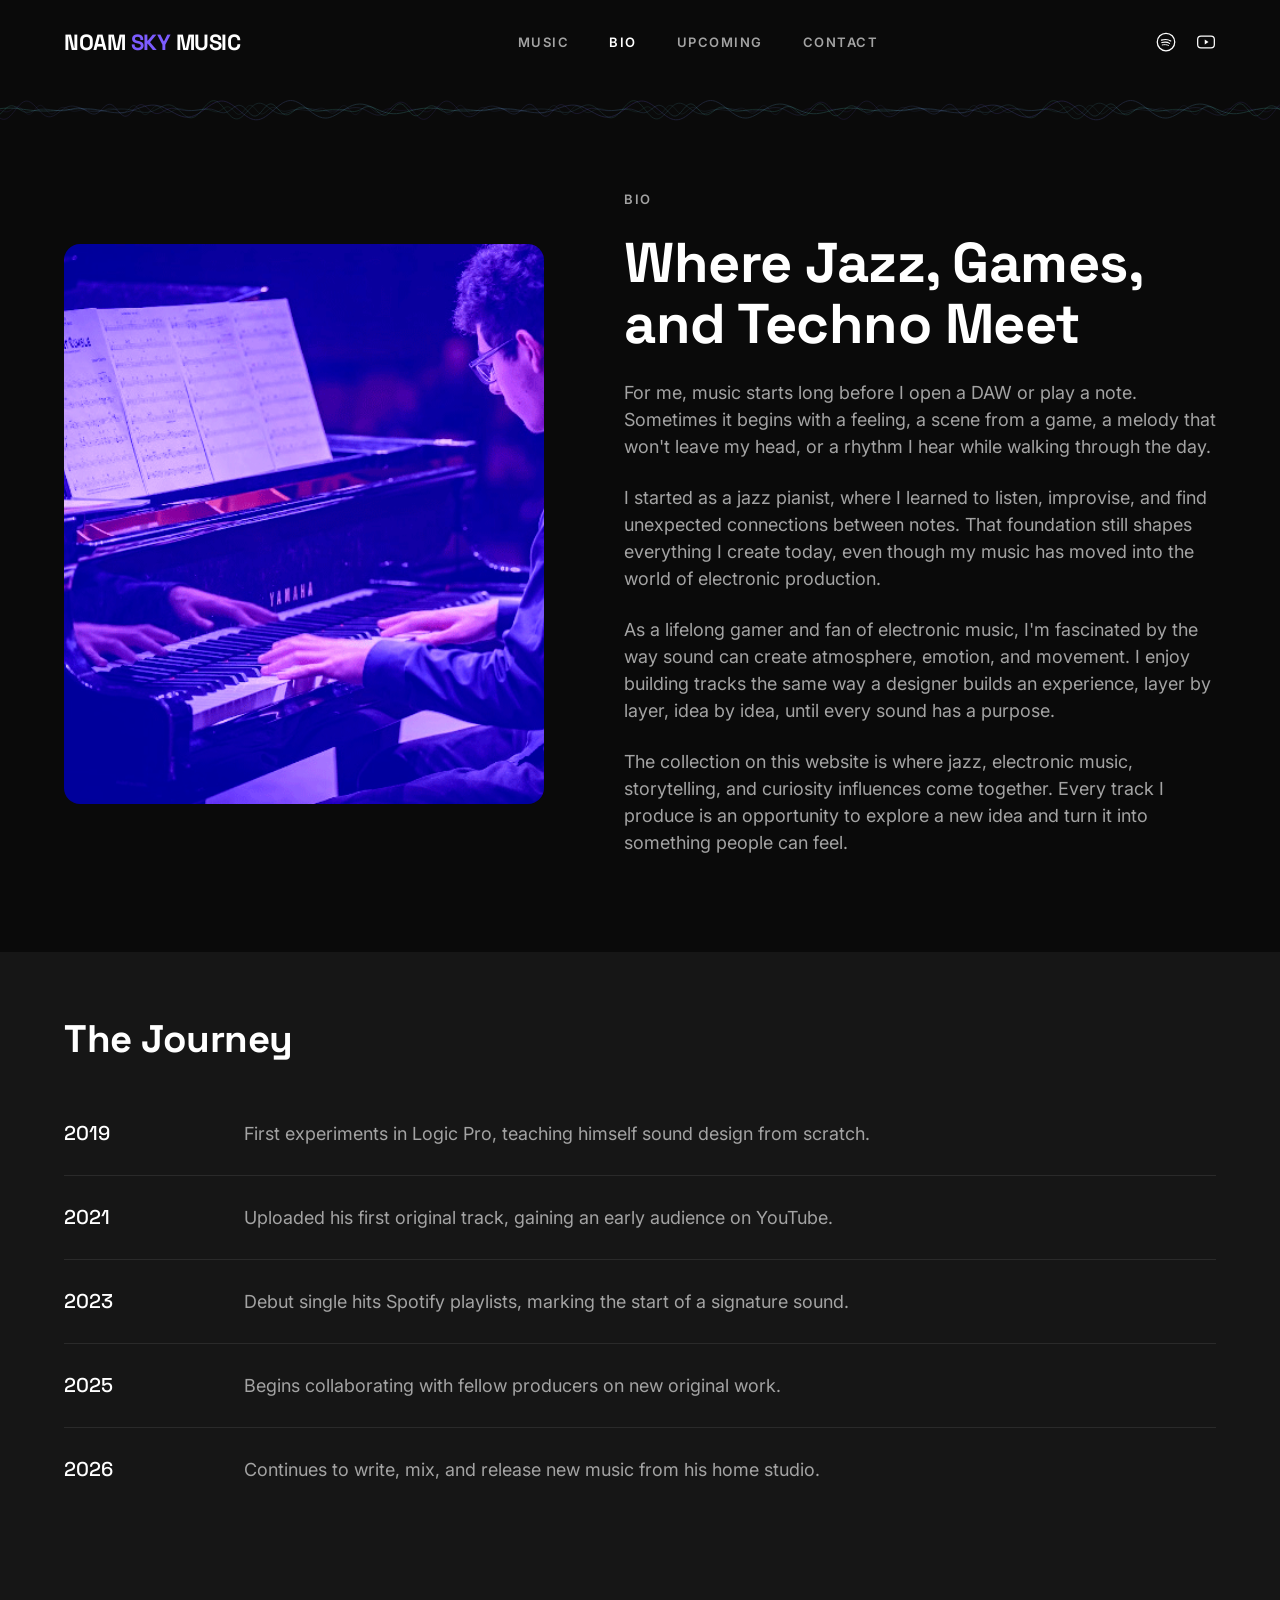
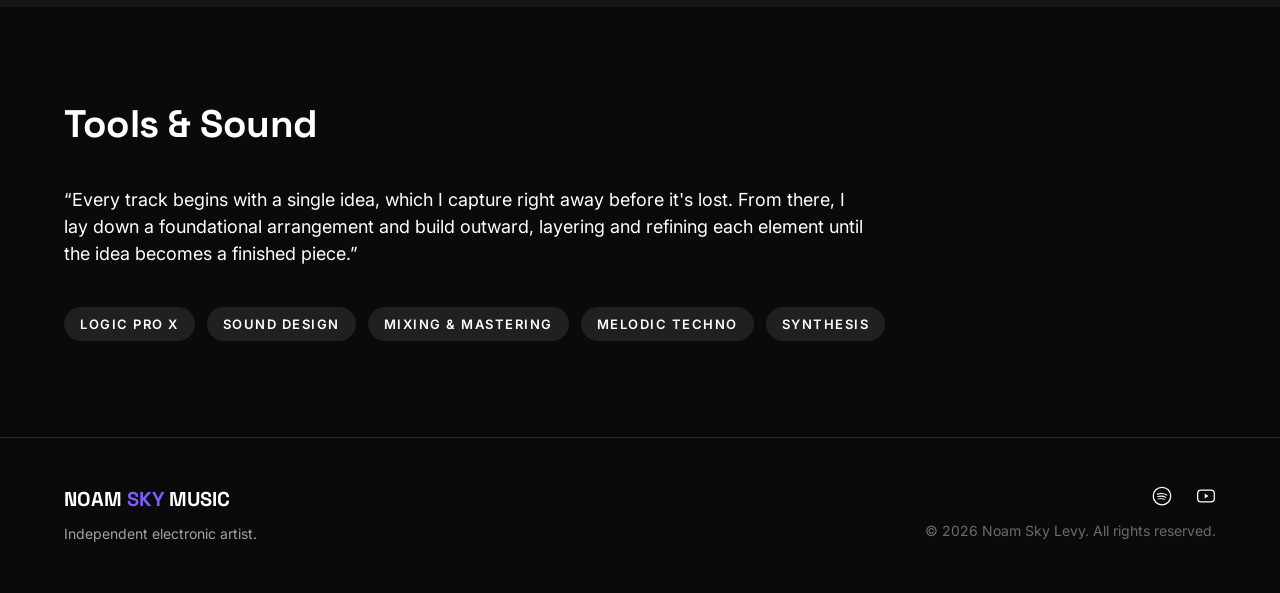
==== bio.html @ 291a9525 "Add files via upload" ====
<!doctype html>
<html lang="en">
<head>
<meta charset="UTF-8">
<meta name="viewport" content="width=device-width, initial-scale=1.0">
<title>Bio | Noam Sky Levy</title>
<meta name="description" content="The story behind Noam Sky Levy, where jazz, gaming, and electronic music come together in original production.">
<link rel="stylesheet" href="css/styles.css?v=20260726b">
</head>
<body>

<svg style="display:none">
  <symbol id="icon-menu" viewBox="0 0 24 24" fill="none"><path d="M3 6H21" stroke="currentColor" stroke-width="2" stroke-linecap="round"/><path d="M3 12H21" stroke="currentColor" stroke-width="2" stroke-linecap="round"/><path d="M3 18H21" stroke="currentColor" stroke-width="2" stroke-linecap="round"/></symbol>
  <symbol id="icon-close" viewBox="0 0 24 24" fill="none"><path d="M6 6L18 18" stroke="currentColor" stroke-width="2" stroke-linecap="round"/><path d="M18 6L6 18" stroke="currentColor" stroke-width="2" stroke-linecap="round"/></symbol>
  <symbol id="icon-arrow-right" viewBox="0 0 24 24" fill="none"><path d="M5 12H19" stroke="currentColor" stroke-width="2" stroke-linecap="round"/><path d="M13 6L19 12L13 18" stroke="currentColor" stroke-width="2" stroke-linecap="round" stroke-linejoin="round"/></symbol>
  <symbol id="icon-arrow-up-right" viewBox="0 0 24 24" fill="none"><path d="M7 17L17 7" stroke="currentColor" stroke-width="2" stroke-linecap="round"/><path d="M8 7H17V16" stroke="currentColor" stroke-width="2" stroke-linecap="round" stroke-linejoin="round"/></symbol>
  <symbol id="icon-spotify" viewBox="0 0 24 24" fill="none"><circle cx="12" cy="12" r="10.5" stroke="currentColor" stroke-width="1.5"/><path d="M6.5 9.8C10 8.7 15 9 17.7 10.8" stroke="currentColor" stroke-width="1.4" stroke-linecap="round"/><path d="M7 12.7C10 11.9 14 12.1 16.3 13.6" stroke="currentColor" stroke-width="1.3" stroke-linecap="round"/><path d="M7.5 15.5C10 14.9 13 15 15 16.1" stroke="currentColor" stroke-width="1.1" stroke-linecap="round"/></symbol>
  <symbol id="icon-youtube" viewBox="0 0 24 24" fill="none"><rect x="2" y="5" width="20" height="14" rx="4" stroke="currentColor" stroke-width="1.5"/><path d="M10.5 9L15 12L10.5 15V9Z" fill="currentColor"/></symbol>
  <symbol id="icon-instagram" viewBox="0 0 24 24" fill="none"><rect x="3" y="3" width="18" height="18" rx="5" stroke="currentColor" stroke-width="1.5"/><circle cx="12" cy="12" r="4.2" stroke="currentColor" stroke-width="1.5"/><circle cx="17.2" cy="6.8" r="1.1" fill="currentColor"/></symbol>
</svg>

<header>
  <nav class="navbar">
    <a href="index.html" class="navbar__logo">NOAM <span class="logo-accent">SKY</span> MUSIC</a>
    <div class="navbar__links">
      <a href="index.html">Music</a>
      <a href="bio.html">Bio</a>
      <a href="upcoming.html">Upcoming</a>
      <a href="contact.html">Contact</a>
    </div>
    <div class="navbar__social">
      <a href="https://open.spotify.com/artist/3KCrRswLE3EckEKLmnFYB4" target="_blank" rel="noopener" aria-label="Spotify"><svg class="icon"><use href="#icon-spotify"/></svg></a>
      <a href="https://www.youtube.com/channel/UCnP8buB6lPti-7TwCnm3Qtg" target="_blank" rel="noopener" aria-label="YouTube"><svg class="icon"><use href="#icon-youtube"/></svg></a>
    </div>
    <button class="navbar__menu-btn" aria-label="Open menu"><svg><use href="#icon-menu"/></svg></button>
  </nav>
  <div class="mobile-menu">
    <div class="mobile-menu__top">
      <span class="navbar__logo">NOAM <span class="logo-accent">SKY</span> MUSIC</span>
      <button class="mobile-menu__close" aria-label="Close menu"><svg><use href="#icon-close"/></svg></button>
    </div>
    <nav class="mobile-menu__links">
      <a href="index.html">Music</a>
      <a href="bio.html">Bio</a>
      <a href="upcoming.html">Upcoming</a>
      <a href="contact.html">Contact</a>
    </nav>
    <div class="mobile-menu__social">
      <a href="https://open.spotify.com/artist/3KCrRswLE3EckEKLmnFYB4" target="_blank" rel="noopener" aria-label="Spotify"><svg><use href="#icon-spotify"/></svg></a>
      <a href="https://www.youtube.com/channel/UCnP8buB6lPti-7TwCnm3Qtg" target="_blank" rel="noopener" aria-label="YouTube"><svg><use href="#icon-youtube"/></svg></a>
      <a href="https://instagram.com" target="_blank" rel="noopener" aria-label="Instagram"><svg><use href="#icon-instagram"/></svg></a>
    </div>
  </div>
</header>

<div id="wave-strip" class="wave-strip" aria-hidden="true"></div>

<main>

  <section class="section section--base" style="padding-top:56px;">
    <div class="container">
      <div class="bio-hero reveal">
        <img class="bio-hero__portrait" src="assets/noam_bio3.png" alt="Noam Sky Levy playing piano">
        <div class="bio-hero__text">
          <span class="eyebrow">Bio</span>
          <h1 class="heading-l" style="font-size:clamp(28px,4.5vw,56px);">Where Jazz, Games, and Techno Meet</h1>
          <p class="body-l">For me, music starts long before I open a DAW or play a note. Sometimes it begins with a feeling, a scene from a game, a melody that won't leave my head, or a rhythm I hear while walking through the day.</p>
          <p class="body-l">I started as a jazz pianist, where I learned to listen, improvise, and find unexpected connections between notes. That foundation still shapes everything I create today, even though my music has moved into the world of electronic production.</p>
          <p class="body-l">As a lifelong gamer and fan of electronic music, I'm fascinated by the way sound can create atmosphere, emotion, and movement. I enjoy building tracks the same way a designer builds an experience, layer by layer, idea by idea, until every sound has a purpose.</p>
          <p class="body-l">The collection on this website is where jazz, electronic music, storytelling, and curiosity influences come together. Every track I produce is an opportunity to explore a new idea and turn it into something people can feel.</p>
        </div>
      </div>
    </div>
  </section>

  <section class="section section--elevated section--tight-top-30">
    <div class="container">
      <h2 class="heading-l reveal" style="margin-bottom:var(--space-32);">The Journey</h2>
      <div class="timeline reveal">
        <div class="timeline__item">
          <span class="heading-s timeline__year">2019</span>
          <p class="body-l">First experiments in Logic Pro, teaching himself sound design from scratch.</p>
        </div>
        <div class="timeline__item">
          <span class="heading-s timeline__year">2021</span>
          <p class="body-l">Uploaded his first original track, gaining an early audience on YouTube.</p>
        </div>
        <div class="timeline__item">
          <span class="heading-s timeline__year">2023</span>
          <p class="body-l">Debut single hits Spotify playlists, marking the start of a signature sound.</p>
        </div>
        <div class="timeline__item">
          <span class="heading-s timeline__year">2025</span>
          <p class="body-l">Begins collaborating with fellow producers on new original work.</p>
        </div>
        <div class="timeline__item">
          <span class="heading-s timeline__year">2026</span>
          <p class="body-l">Continues to write, mix, and release new music from his home studio.</p>
        </div>
      </div>
    </div>
  </section>

  <section class="section section--base">
    <div class="container">
      <div class="stack reveal" style="gap:var(--space-40, 40px);">
        <h2 class="heading-l">Tools &amp; Sound</h2>
        <p class="body-l" style="max-width:800px; color:var(--text-primary);">&ldquo;Every track begins with a single idea, which I capture right away before it's lost. From there, I lay down a foundational arrangement and build outward, layering and refining each element until the idea becomes a finished piece.&rdquo;</p>
        <div class="chip-row">
          <span class="chip label">Logic Pro X</span>
          <span class="chip label">Sound Design</span>
          <span class="chip label">Mixing &amp; Mastering</span>
          <span class="chip label">Melodic Techno</span>
          <span class="chip label">Synthesis</span>
        </div>
      </div>
    </div>
  </section>

</main>

<footer class="footer">
  <div class="footer__brand">
    <span class="footer__logo">NOAM <span class="logo-accent">SKY</span> MUSIC</span>
    <p class="footer__tagline body-s">Independent electronic artist.</p>
  </div>
  <div class="footer__meta">
    <div class="footer__social">
      <a href="https://open.spotify.com/artist/3KCrRswLE3EckEKLmnFYB4" target="_blank" rel="noopener" aria-label="Spotify"><svg><use href="#icon-spotify"/></svg></a>
      <a href="https://www.youtube.com/channel/UCnP8buB6lPti-7TwCnm3Qtg" target="_blank" rel="noopener" aria-label="YouTube"><svg><use href="#icon-youtube"/></svg></a>
    </div>
    <p class="footer__copyright">© 2026 Noam Sky Levy. All rights reserved.</p>
  </div>
</footer>

<script src="js/main.js?v=20260726"></script>
</body>
</html>
---- css/styles.css ----
/* ==========================================================================
   NOAM SKY LEVY — design tokens + base styles
   ========================================================================== */

@import url('https://fonts.googleapis.com/css2?family=Space+Grotesk:wght@500;700&family=Inter:wght@400;500;600&display=swap');

:root {
  /* Color */
  --bg-base: #0A0A0A;
  --bg-elevated: #161616;
  --bg-elevated-2: #202020;
  --text-primary: #FFFFFF;
  --text-secondary: #A3A3A3;
  --text-tertiary: #6B6B6B;
  --border-subtle: #2A2A2A;
  --accent-primary: #7C5CFF;
  --accent-primary-hover: #7050F2;
  --accent-volt: #C6FF3D;
  --white: #FFFFFF;
  --black: #000000;
  --gray: #8E8E93;
  --gray-3: #C7C7CC;
  --gray-5: #E5E5EA;
  --accent-teal: #5EEAD4;

  /* Spacing */
  --space-4: 4px;
  --space-8: 8px;
  --space-12: 12px;
  --space-16: 16px;
  --space-24: 24px;
  --space-32: 32px;
  --space-48: 48px;
  --space-64: 64px;
  --space-96: 96px;
  --space-128: 128px;

  /* Radius */
  --radius-sm: 4px;
  --radius-md: 8px;
  --radius-lg: 16px;
  --radius-full: 999px;

  /* Type */
  --font-display: 'Space Grotesk', sans-serif;
  --font-body: 'Inter', sans-serif;

  /* Motion */
  --ease: cubic-bezier(0.16, 1, 0.3, 1);
  --transition-fast: 0.2s var(--ease);
  --transition-medium: 0.4s var(--ease);
}

/* ---------- Reset ---------- */
*, *::before, *::after { box-sizing: border-box; }
html { scroll-behavior: smooth; }
body, h1, h2, h3, h4, p, figure { margin: 0; }
body {
  background: var(--bg-base);
  color: var(--text-primary);
  font-family: var(--font-body);
  -webkit-font-smoothing: antialiased;
  overflow-x: hidden;
}
img, svg { display: block; max-width: 100%; }
a { color: inherit; text-decoration: none; }
button { font: inherit; color: inherit; background: none; border: none; cursor: pointer; }
ul { list-style: none; margin: 0; padding: 0; }

/* ---------- Layout ---------- */
.container {
  width: 100%;
  max-width: 1440px;
  margin: 0 auto;
  padding-left: var(--space-24);
  padding-right: var(--space-24);
}
@media (min-width: 900px) {
  .container { padding-left: var(--space-64); padding-right: var(--space-64); }
}

.section {
  padding-top: var(--space-56, 56px);
  padding-bottom: var(--space-56, 56px);
}
@media (min-width: 900px) {
  .section { padding-top: var(--space-96); padding-bottom: var(--space-96); }
}
.section--elevated { background: var(--bg-elevated); }
.section--base { background: var(--bg-base); }
.section--tight-top { padding-top: 6px; }
@media (min-width: 900px) {
  .section--tight-top { padding-top: 46px; }
}
.section--tight-top-30 { padding-top: 26px; }
@media (min-width: 900px) {
  .section--tight-top-30 { padding-top: 66px; }
}

.section-header {
  display: flex;
  flex-direction: column;
  gap: var(--space-12);
  margin-bottom: var(--space-32);
}
@media (min-width: 900px) {
  .section-header--row {
    flex-direction: row;
    align-items: center;
    justify-content: space-between;
    margin-bottom: var(--space-48);
  }
}

/* ---------- Typography ---------- */
.eyebrow {
  font-family: var(--font-body);
  font-weight: 600;
  font-size: 13px;
  line-height: 1.3;
  letter-spacing: 1.5px;
  text-transform: uppercase;
  color: var(--text-secondary);
}
.display-xl {
  font-family: var(--font-display);
  font-weight: 700;
  font-size: clamp(44px, 7vw, 96px);
  line-height: 1.0;
  letter-spacing: -2px;
  color: var(--text-primary);
}
.display-l {
  font-family: var(--font-display);
  font-weight: 700;
  font-size: clamp(32px, 5vw, 64px);
  line-height: 1.05;
  letter-spacing: -1px;
  color: var(--text-primary);
}
.heading-l {
  font-family: var(--font-display);
  font-weight: 700;
  font-size: clamp(24px, 3vw, 40px);
  line-height: 1.1;
  letter-spacing: -0.5px;
  color: var(--text-primary);
}
.heading-m {
  font-family: var(--font-display);
  font-weight: 500;
  font-size: clamp(20px, 2.4vw, 28px);
  line-height: 1.15;
  color: var(--text-primary);
}
.heading-s {
  font-family: var(--font-display);
  font-weight: 500;
  font-size: 20px;
  line-height: 1.3;
  color: var(--text-primary);
}
.body-l {
  font-size: 18px;
  line-height: 1.5;
  color: var(--text-secondary);
  font-weight: 400;
}
.body-m {
  font-size: 16px;
  line-height: 1.5;
  color: var(--text-secondary);
  font-weight: 400;
}
.body-s {
  font-size: 14px;
  line-height: 1.45;
  color: var(--text-secondary);
  font-weight: 400;
}
.label {
  font-weight: 600;
  font-size: 13px;
  line-height: 1.3;
  letter-spacing: 1.5px;
  text-transform: uppercase;
}

/* ---------- Buttons ---------- */
.btn {
  display: inline-flex;
  align-items: center;
  justify-content: center;
  gap: var(--space-8);
  padding: 16px 24px 16px 28px;
  border-radius: var(--radius-full);
  font-weight: 600;
  font-size: 15px;
  letter-spacing: 0.2px;
  white-space: nowrap;
  transition: background var(--transition-fast), border-color var(--transition-fast), color var(--transition-fast);
}
.btn svg { width: 18px; height: 18px; flex-shrink: 0; }
.btn--primary {
  background: var(--accent-primary);
  color: var(--white);
}
.btn--primary:hover { background: var(--accent-primary-hover); }
.btn--primary:focus-visible {
  outline: 1px solid var(--accent-primary);
  outline-offset: 3px;
}
.btn--primary:disabled, .btn--primary.is-disabled {
  background: var(--gray);
  color: var(--gray-3);
  cursor: not-allowed;
}
.btn--secondary {
  background: transparent;
  color: var(--white);
  border: 1.5px solid var(--white);
}
.btn--secondary:hover { border-color: var(--gray-5); }
.btn--block { width: 100%; }

/* ---------- Filter select ---------- */
/* Styled to match .btn--secondary exactly (same pill, border, type, and
   hover behavior as the "Listen on YouTube"-style buttons), with only the
   background-image caret added since a native <select> needs one. */
.filter-select {
  appearance: none;
  -webkit-appearance: none;
  display: inline-flex;
  align-items: center;
  background-color: transparent;
  background-image: url("data:image/svg+xml,%3Csvg xmlns='http://www.w3.org/2000/svg' width='12' height='12' viewBox='0 0 24 24' fill='none'%3E%3Cpath d='M6 9l6 6 6-6' stroke='white' stroke-width='2' stroke-linecap='round' stroke-linejoin='round'/%3E%3C/svg%3E");
  background-repeat: no-repeat;
  background-position: right 20px center;
  border: 1.5px solid var(--white);
  color: var(--white);
  border-radius: var(--radius-full);
  padding: 10px 46px 10px 28px;
  font-family: var(--font-body);
  font-weight: 600;
  font-size: 15px;
  letter-spacing: 0.2px;
  cursor: pointer;
  transition: border-color var(--transition-fast);
}
.filter-select:hover, .filter-select:focus-visible { border-color: var(--gray-5); outline: none; }
.filter-select option { background: var(--bg-elevated-2); color: var(--text-primary); }

.catalog-link { color: var(--text-secondary); transition: color var(--transition-fast); }
.catalog-link:hover { color: var(--text-primary); }
.catalog-link:hover svg { color: var(--text-primary); }

/* ---------- Tag ---------- */
.tag {
  display: inline-flex;
  align-items: center;
  gap: var(--space-8);
  background: var(--bg-elevated-2);
  padding: 7px 14px;
  border-radius: var(--radius-full);
}
.tag__dot {
  width: 6px; height: 6px; border-radius: 50%;
  background: var(--accent-volt);
  flex-shrink: 0;
}
.tag__label { color: var(--text-primary); }

/* ---------- Navbar ---------- */
.navbar {
  display: flex;
  align-items: center;
  justify-content: space-between;
  padding: 22px var(--space-24);
  background: var(--bg-base);
  position: sticky;
  top: 0;
  z-index: 100;
  border-bottom: 1px solid transparent;
  transition: border-color var(--transition-fast), background var(--transition-fast);
}
@media (min-width: 900px) {
  .navbar { padding: 28px var(--space-64); }
}
.navbar.is-scrolled { border-bottom-color: var(--border-subtle); background: rgba(10,10,10,0.9); backdrop-filter: blur(12px); }
.navbar__logo {
  font-family: var(--font-display);
  font-weight: 700;
  font-size: 18px;
  letter-spacing: -0.3px;
}
@media (min-width: 900px) {
  .navbar__logo { font-size: 22px; letter-spacing: -0.5px; }
}
.logo-accent { color: var(--accent-primary); }
.navbar__links {
  display: none;
  gap: 40px;
  align-items: center;
}
@media (min-width: 900px) {
  .navbar__links { display: flex; }
}
.navbar__links a {
  color: var(--text-secondary);
  font-weight: 600;
  font-size: 13px;
  letter-spacing: 1.5px;
  text-transform: uppercase;
  transition: color var(--transition-fast);
}
.navbar__links a:hover, .navbar__links a.is-active { color: var(--text-primary); }
.navbar__social {
  display: none;
  gap: 20px;
  align-items: center;
}
@media (min-width: 900px) {
  .navbar__social { display: flex; }
}
.navbar__social a svg { width: 20px; height: 20px; color: var(--white); transition: opacity var(--transition-fast); }
.navbar__social a:hover svg { opacity: 0.6; }
.navbar__menu-btn {
  display: flex;
  padding: 4px;
}
@media (min-width: 900px) {
  .navbar__menu-btn { display: none; }
}
.navbar__menu-btn svg { width: 24px; height: 24px; }

/* Mobile menu overlay */
.mobile-menu {
  position: fixed;
  inset: 0;
  background: var(--bg-base);
  z-index: 200;
  display: flex;
  flex-direction: column;
  padding: 22px var(--space-24);
  transform: translateX(100%);
  transition: transform var(--transition-medium);
}
.mobile-menu.is-open { transform: translateX(0); }
.mobile-menu__top { display: flex; align-items: center; justify-content: space-between; margin-bottom: var(--space-64); }
.mobile-menu__close svg { width: 24px; height: 24px; }
.mobile-menu__links { display: flex; flex-direction: column; gap: var(--space-32); margin-bottom: var(--space-48); }
.mobile-menu__links a { font-family: var(--font-display); font-weight: 700; font-size: 32px; color: var(--text-primary); }
.mobile-menu__social { display: flex; gap: 24px; }
.mobile-menu__social svg { width: 22px; height: 22px; }
@media (min-width: 900px) { .mobile-menu { display: none; } }

/* ---------- Sound wave strip ---------- */
.wave-strip {
  position: relative;
  width: 100%;
  height: 50px;
  overflow: hidden;
  background: var(--bg-base);
}
.wave-strip__layer {
  position: absolute;
  inset: 0;
  background-repeat: repeat-x;
  animation-name: wave-drift-bg;
  animation-timing-function: linear;
  animation-iteration-count: infinite;
}

@keyframes wave-drift-bg {
  from { background-position-x: 0; }
  to { background-position-x: -420px; } /* must match TILE_PX in js/main.js */
}
@media (prefers-reduced-motion: reduce) {
  .wave-strip__layer { animation: none; }
}

/* ---------- Footer ---------- */
.footer {
  padding: var(--space-48) var(--space-24);
  background: var(--bg-base);
  border-top: 1px solid var(--border-subtle);
  display: flex;
  flex-direction: column;
  align-items: center;
  gap: var(--space-24);
  text-align: center;
}
@media (min-width: 900px) {
  .footer {
    padding: var(--space-48) var(--space-64);
    flex-direction: row;
    justify-content: space-between;
    align-items: flex-start;
    text-align: left;
  }
}
.footer__brand { display: flex; flex-direction: column; gap: var(--space-12); }
.footer__logo { font-family: var(--font-display); font-weight: 700; font-size: 18px; }
@media (min-width: 900px) { .footer__logo { font-size: 20px; } }
.footer__tagline { white-space: pre-line; }
.footer__meta { display: flex; flex-direction: column; gap: var(--space-16); align-items: center; }
@media (min-width: 900px) { .footer__meta { align-items: flex-end; } }
.footer__social { display: flex; gap: 24px; }
.footer__social svg { width: 20px; height: 20px; transition: opacity var(--transition-fast); }
.footer__social a:hover svg { opacity: 0.6; }
.footer__copyright { color: var(--text-tertiary); font-size: 14px; }

/* ---------- Glow ---------- */
.glow {
  position: absolute;
  border-radius: 50%;
  filter: blur(120px);
  pointer-events: none;
  z-index: 0;
  animation: drift 14s ease-in-out infinite alternate;
}
@keyframes drift {
  0%   { transform: translate(0, 0) scale(1); }
  100% { transform: translate(-30px, 20px) scale(1.08); }
}

/* Hero background glow -- a gradient painted directly on the section
   instead of a separate blurred div, so it fades smoothly on every edge
   (including top/bottom) regardless of the section's height. */
.hero-glow {
  background-image: radial-gradient(
    ellipse 65% 75% at 80% 60%,
    rgba(124, 92, 255, 0.35),
    rgba(124, 92, 255, 0.14) 45%,
    rgba(124, 92, 255, 0) 70%
  );
}

/* ---------- Scroll reveal ---------- */
.reveal {
  opacity: 0;
  transform: translateY(24px);
  transition: opacity 0.7s var(--ease), transform 0.7s var(--ease);
}
.reveal.is-visible {
  opacity: 1;
  transform: translateY(0);
}

/* ---------- Cards ---------- */
.grid {
  display: grid;
  gap: var(--space-32);
  grid-template-columns: 1fr;
}
@media (min-width: 700px) {
  .grid--2 { grid-template-columns: repeat(2, 1fr); }
}
@media (min-width: 900px) {
  .grid--3 { grid-template-columns: repeat(3, 1fr); }
  .grid--4 { grid-template-columns: repeat(4, 1fr); }
}

.card-release {
  display: flex;
  flex-direction: column;
  gap: var(--space-16);
}
.card-release__art {
  aspect-ratio: 1 / 1;
  border-radius: var(--radius-md);
  background: linear-gradient(135deg, var(--accent-primary), #161616 80%);
  display: flex;
  align-items: center;
  justify-content: center;
  position: relative;
  overflow: hidden;
  transition: transform var(--transition-medium);
}
.card-release:hover .card-release__art { transform: scale(1.02); }
.card-release__art img {
  position: absolute;
  inset: 0;
  width: 100%;
  height: 100%;
  object-fit: cover;
}
.card-release__type { color: var(--text-tertiary); }
.card-release__play {
  width: 56px; height: 56px;
  border: 1.5px solid var(--white);
  border-radius: 50%;
  display: flex; align-items: center; justify-content: center;
  transition: transform var(--transition-fast), background var(--transition-fast);
}
.card-release__play svg { width: 20px; height: 20px; margin-left: 2px; }
.card-release:hover .card-release__play { transform: scale(1.1); background: rgba(255,255,255,0.1); }
.card-release__meta { display: flex; align-items: center; justify-content: space-between; }
.card-release__platforms { display: flex; gap: 14px; }
.card-release__platforms svg { width: 18px; height: 18px; opacity: 0.8; }

.card-collab {
  display: flex;
  align-items: center;
  gap: var(--space-24);
  padding: var(--space-24) var(--space-24);
  background: var(--bg-elevated);
  border-radius: var(--radius-lg);
}
@media (min-width: 900px) {
  .card-collab { gap: var(--space-32); padding: 28px 32px; }
}
.card-collab__date { display: flex; flex-direction: column; align-items: center; flex-shrink: 0; }
.card-collab__date .month { color: var(--text-secondary); font-family: var(--font-body); font-weight: 600; font-size: 14px; letter-spacing: 1.5px; text-transform: uppercase; }
.card-collab__date .year { color: var(--text-primary); font-family: var(--font-display); font-weight: 700; font-size: 22px; }
.card-collab__divider { width: 1px; height: 48px; background: var(--border-subtle); flex-shrink: 0; display: none; }
@media (min-width: 560px) { .card-collab__divider { display: block; } }
.card-collab__info { display: flex; flex-direction: column; gap: 6px; flex: 1; min-width: 0; }

.card-collaborator {
  display: flex;
  flex-direction: column;
  align-items: center;
  gap: var(--space-16);
  padding: var(--space-32) var(--space-24);
  background: var(--bg-elevated);
  border-radius: var(--radius-lg);
  text-align: center;
  transition: transform var(--transition-fast), background var(--transition-fast);
}
.card-collaborator:hover { transform: translateY(-4px); background: var(--bg-elevated-2); }
.card-collaborator__avatar {
  width: 72px; height: 72px;
  border-radius: 50%;
  background: linear-gradient(135deg, var(--accent-volt), var(--accent-primary));
}

.card-merch {
  display: flex;
  flex-direction: column;
  gap: var(--space-16);
}
.card-merch__image {
  aspect-ratio: 1 / 1;
  border-radius: var(--radius-md);
  background: var(--bg-elevated-2);
  display: flex;
  align-items: center;
  justify-content: center;
  transition: background var(--transition-fast);
}
.card-merch:hover .card-merch__image { background: #262626; }
.card-merch__mark {
  width: 64px; height: 64px;
  border: 1.5px solid var(--text-secondary);
  border-radius: var(--radius-md);
}
.card-merch__info { display: flex; align-items: center; justify-content: space-between; }

/* ---------- Skill chips ---------- */
.chip-row { display: flex; flex-wrap: wrap; gap: 12px; }
.chip {
  padding: 9px 16px;
  background: var(--bg-elevated-2);
  border-radius: var(--radius-full);
}

/* ---------- Timeline ---------- */
.timeline__item {
  display: flex;
  flex-direction: column;
  gap: var(--space-8);
  padding: var(--space-24) 0;
  border-top: 1px solid var(--border-subtle);
}
.timeline__item:first-child { border-top: none; }
@media (min-width: 900px) {
  .timeline__item {
    flex-direction: row;
    gap: var(--space-40, 40px);
    padding: 28px 0;
  }
  .timeline__year { width: 140px; flex-shrink: 0; }
}

/* ---------- Bio hero ---------- */
.bio-hero {
  display: flex;
  flex-direction: column;
  gap: var(--space-24);
}
@media (min-width: 900px) {
  .bio-hero { flex-direction: row; align-items: center; gap: 80px; }
}
.bio-hero__portrait {
  width: 100%;
  aspect-ratio: 354 / 320;
  border-radius: var(--radius-lg);
  object-fit: cover;
  object-position: 25% center;
  flex-shrink: 0;
}
@media (min-width: 900px) {
  .bio-hero__portrait { width: 480px; aspect-ratio: 480 / 560; }
}
.bio-hero__text { display: flex; flex-direction: column; gap: var(--space-24); }

/* ---------- Contact hero ---------- */
.contact-hero {
  display: flex;
  flex-direction: column;
  gap: var(--space-24);
}
@media (min-width: 900px) {
  .contact-hero { flex-direction: row; align-items: center; gap: 80px; }
}
.contact-hero__portrait {
  width: 100%;
  aspect-ratio: 354 / 320;
  border-radius: var(--radius-lg);
  object-fit: cover;
  flex-shrink: 0;
}
@media (min-width: 900px) {
  .contact-hero__portrait { width: 480px; aspect-ratio: 480 / 560; }
}
.contact-hero__text { display: flex; flex-direction: column; gap: var(--space-24); }

/* ---------- Utility ---------- */
.stack { display: flex; flex-direction: column; }
.text-center { text-align: center; }
.hero-copy-width { max-width: 640px; }
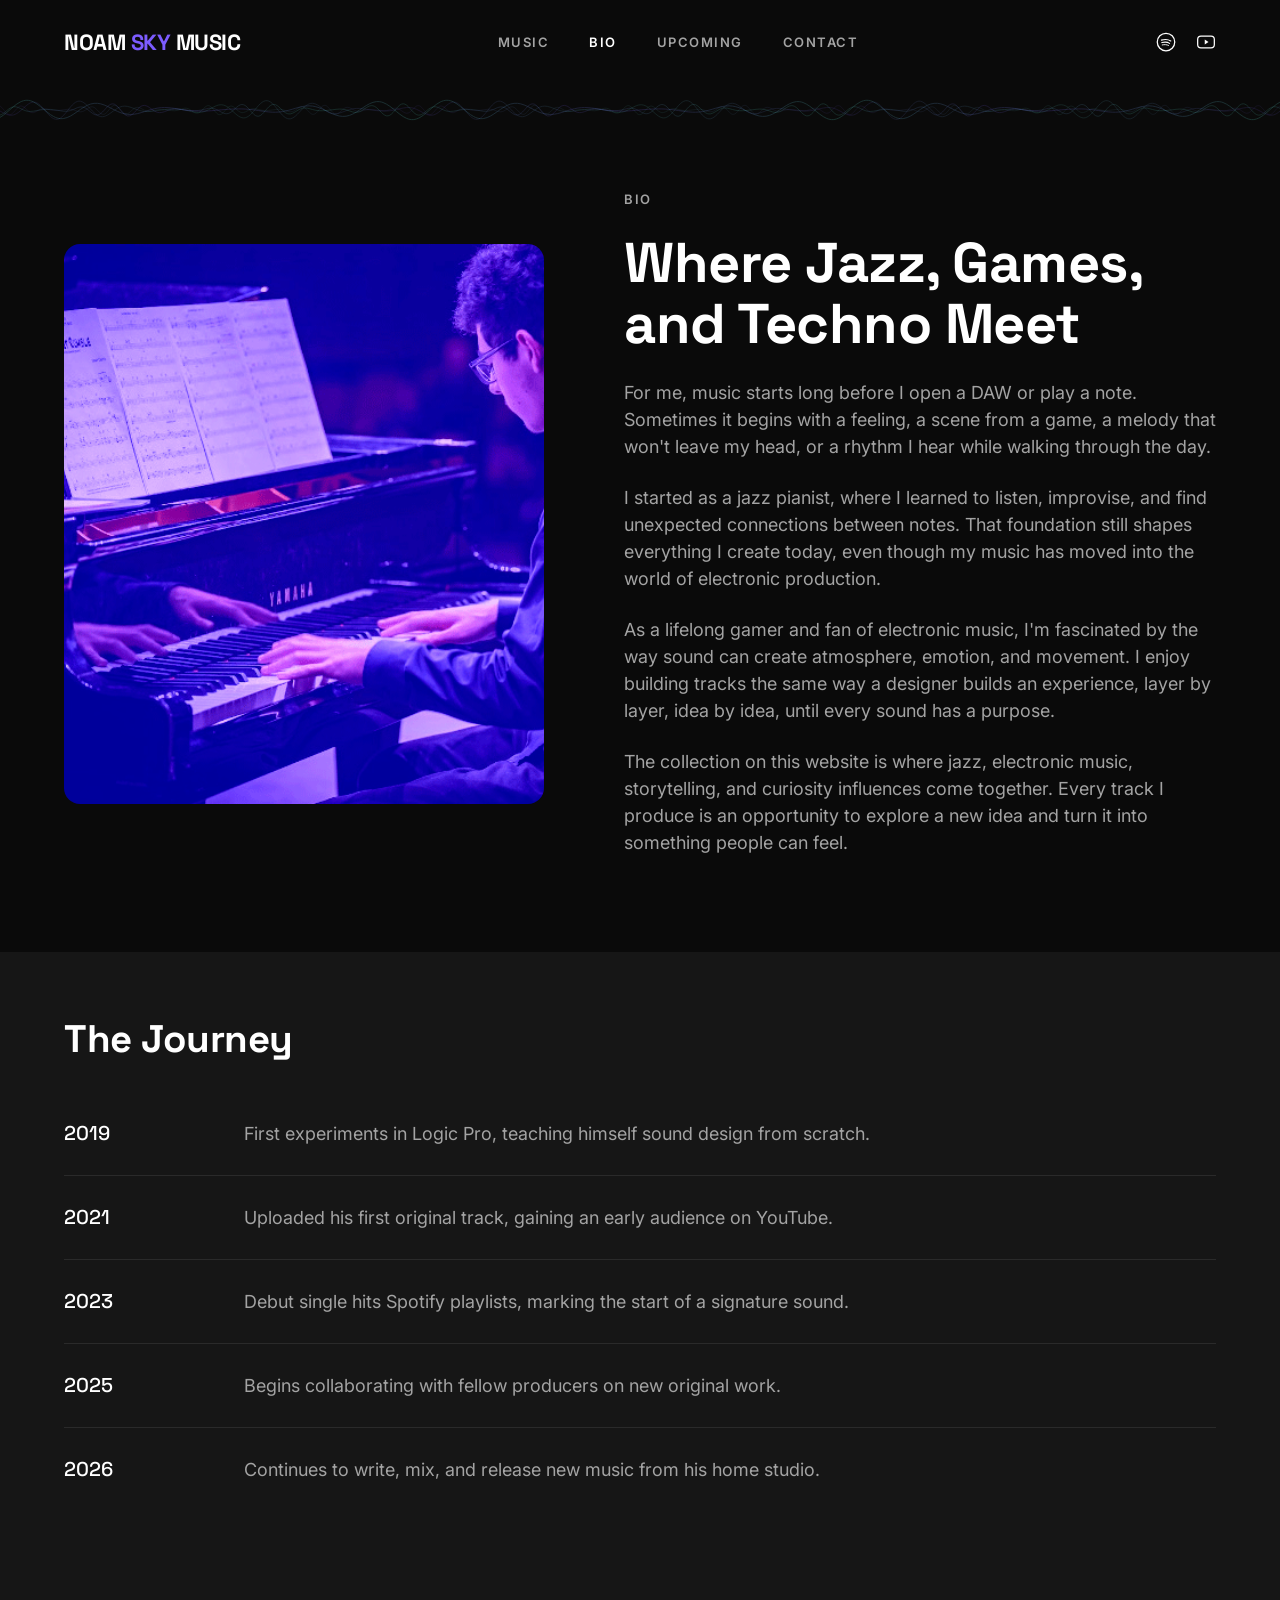
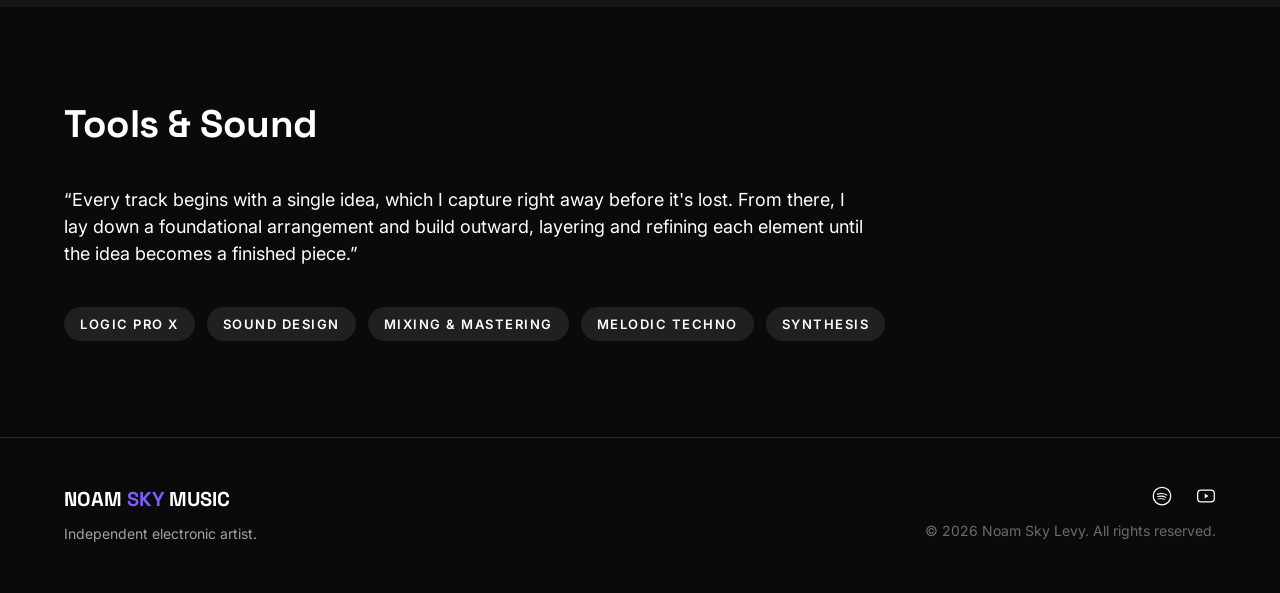
==== commit a00fbc27: "Add files via upload" ====
--- a/bio.html
+++ b/bio.html
@@ -5,7 +5,7 @@
 <meta name="viewport" content="width=device-width, initial-scale=1.0">
 <title>Bio | Noam Sky Levy</title>
 <meta name="description" content="The story behind Noam Sky Levy, where jazz, gaming, and electronic music come together in original production.">
-<link rel="stylesheet" href="css/styles.css?v=20260726b">
+<link rel="stylesheet" href="css/styles.css?v=20260726c">
 </head>
 <body>
 
--- a/css/styles.css
+++ b/css/styles.css
@@ -303,7 +303,7 @@
   align-items: center;
 }
 @media (min-width: 900px) {
-  .navbar__links { display: flex; }
+  .navbar__links { display: flex; transform: translateX(-20px); }
 }
 .navbar__links a {
   color: var(--text-secondary);
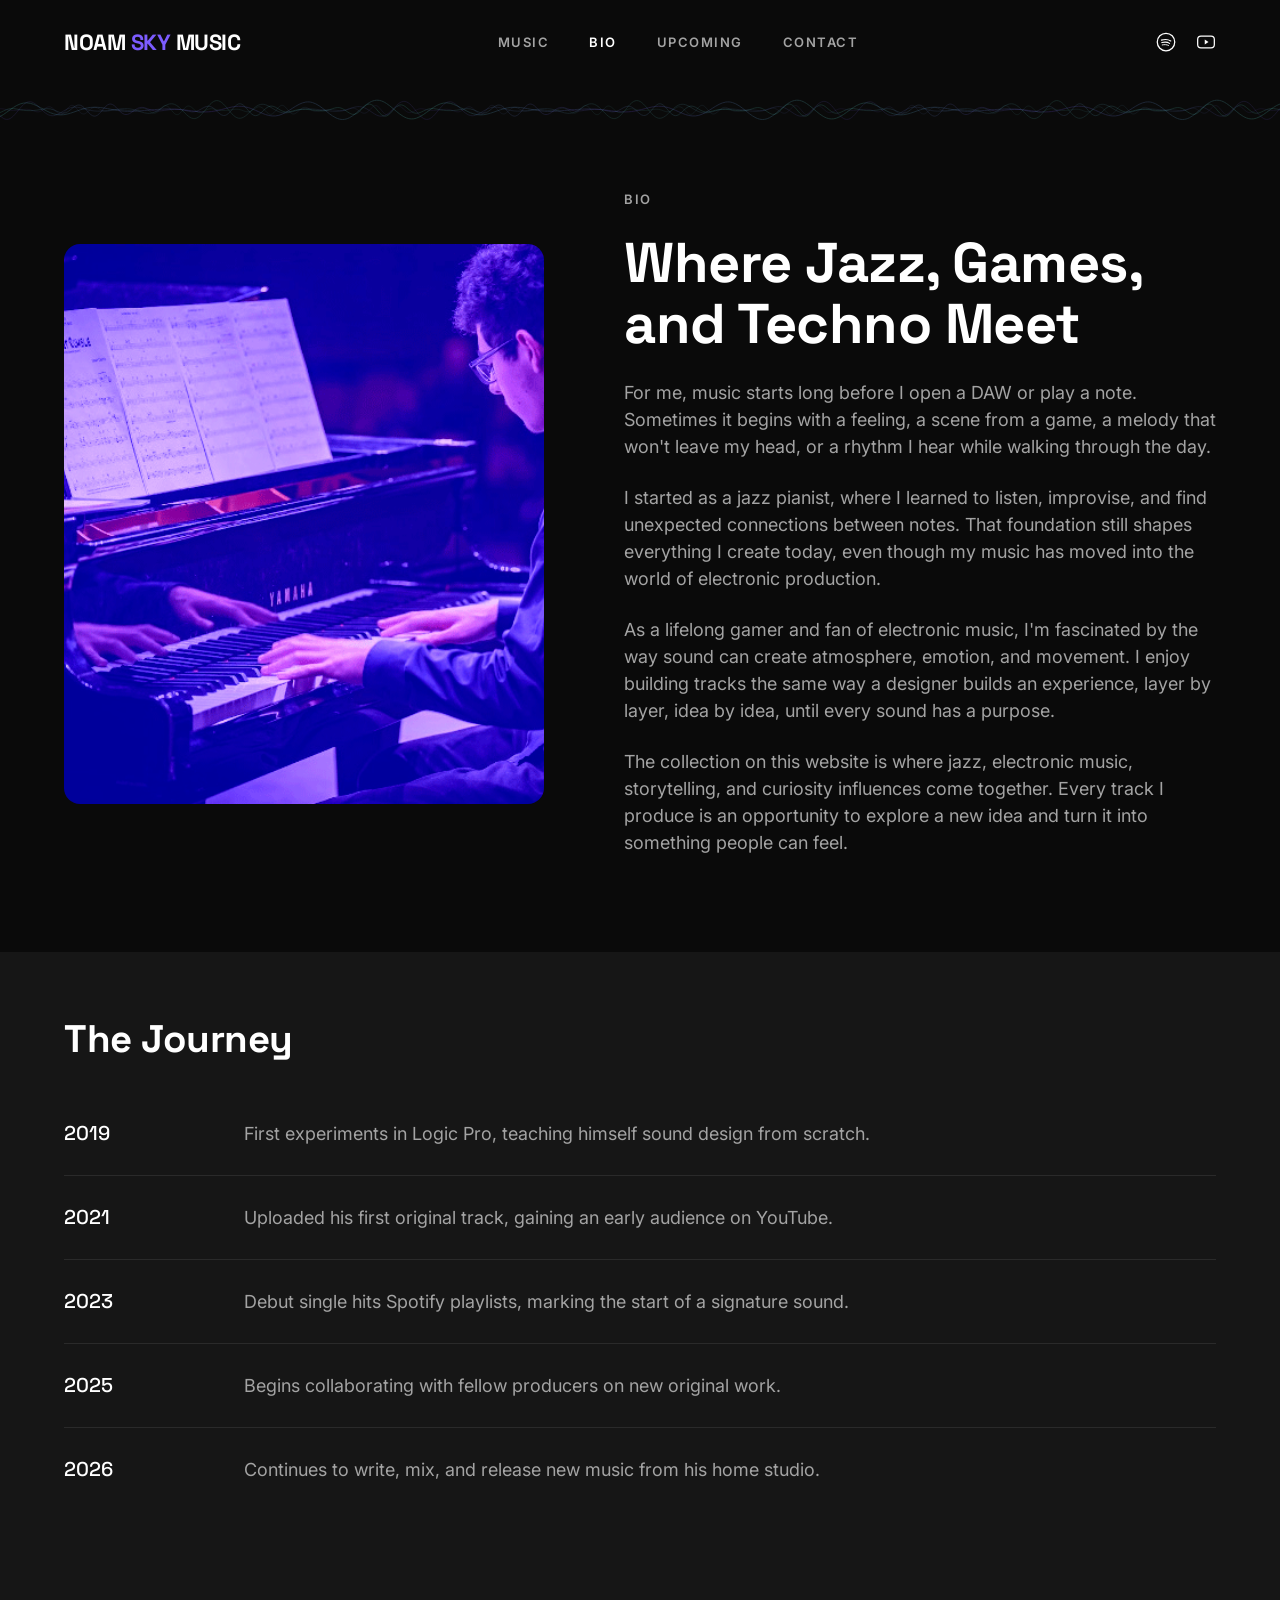
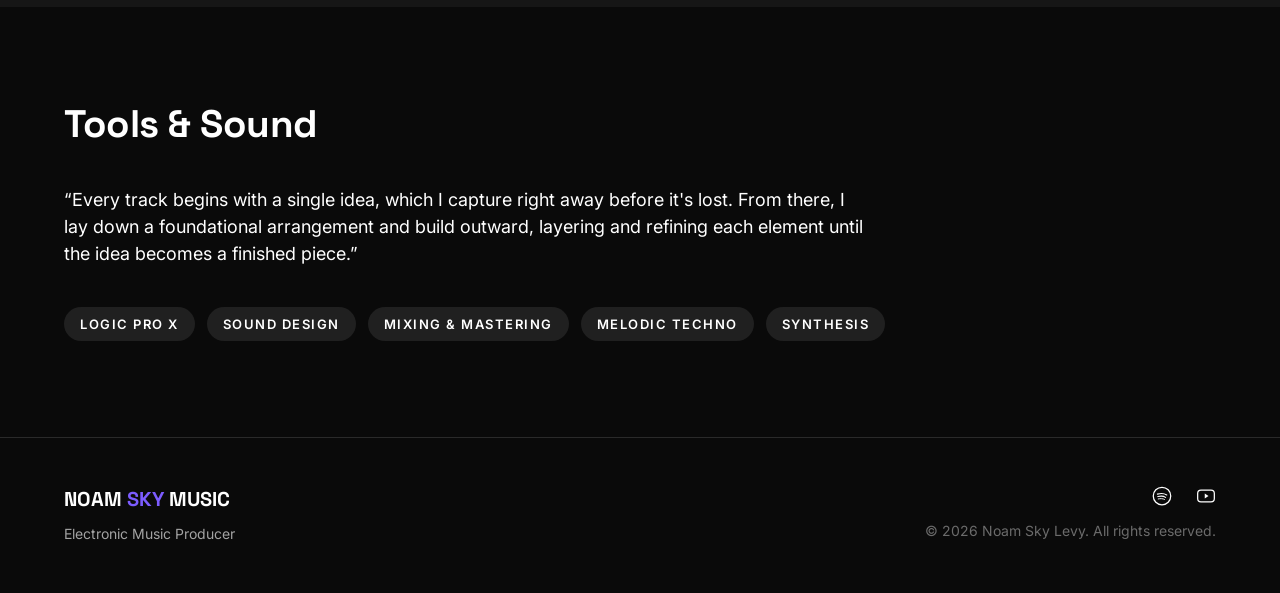
==== commit 2177b142: "Add files via upload" ====
--- a/bio.html
+++ b/bio.html
@@ -5,7 +5,7 @@
 <meta name="viewport" content="width=device-width, initial-scale=1.0">
 <title>Bio | Noam Sky Levy</title>
 <meta name="description" content="The story behind Noam Sky Levy, where jazz, gaming, and electronic music come together in original production.">
-<link rel="stylesheet" href="css/styles.css?v=20260726c">
+<link rel="stylesheet" href="css/styles.css?v=20260726e">
 </head>
 <body>
 
@@ -122,7 +122,7 @@
 <footer class="footer">
   <div class="footer__brand">
     <span class="footer__logo">NOAM <span class="logo-accent">SKY</span> MUSIC</span>
-    <p class="footer__tagline body-s">Independent electronic artist.</p>
+    <p class="footer__tagline body-s">Electronic Music Producer</p>
   </div>
   <div class="footer__meta">
     <div class="footer__social">
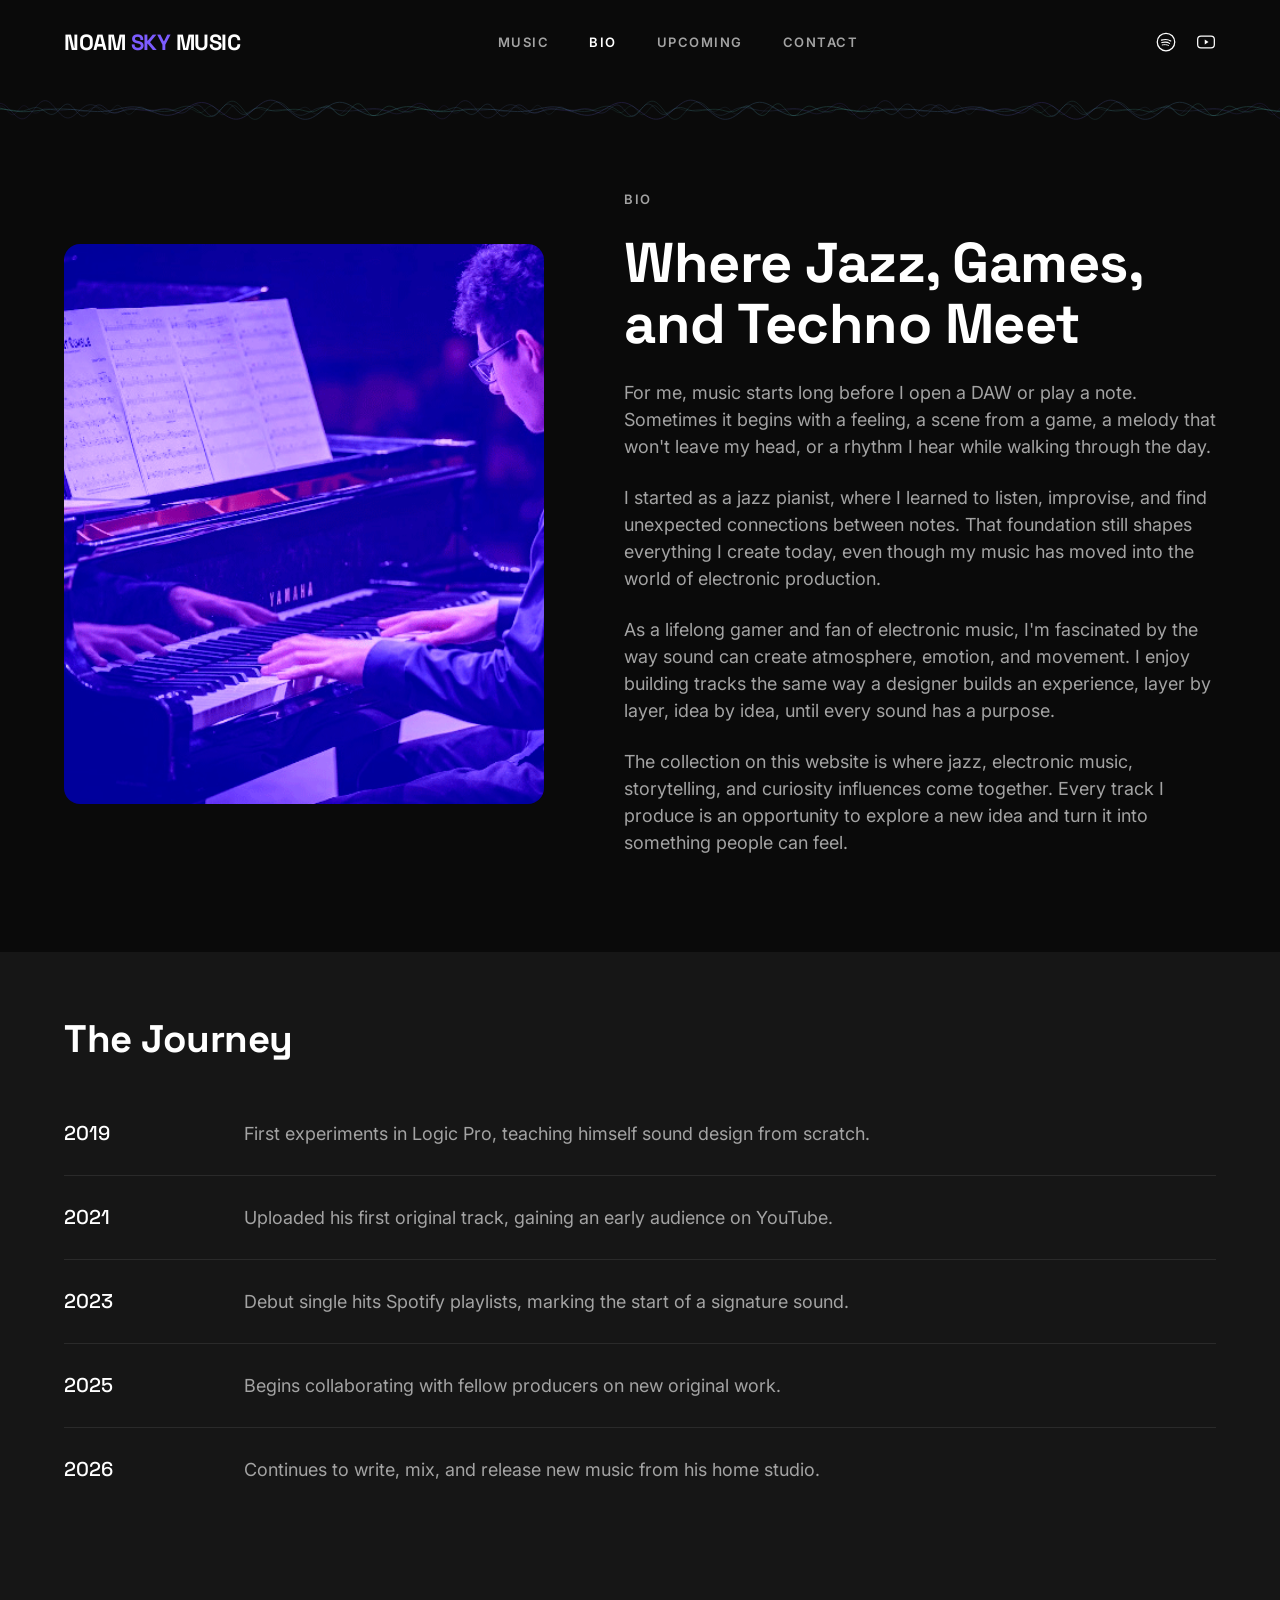
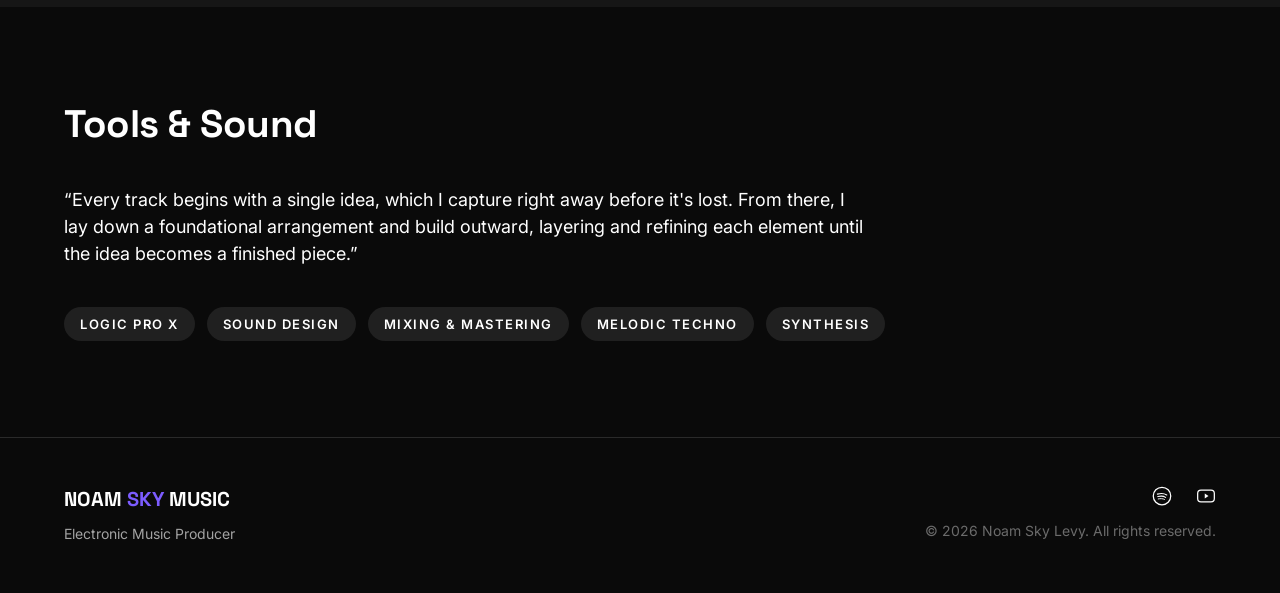
==== commit 58364bd1: "Add files via upload" ====
--- a/bio.html
+++ b/bio.html
@@ -5,7 +5,7 @@
 <meta name="viewport" content="width=device-width, initial-scale=1.0">
 <title>Bio | Noam Sky Levy</title>
 <meta name="description" content="The story behind Noam Sky Levy, where jazz, gaming, and electronic music come together in original production.">
-<link rel="stylesheet" href="css/styles.css?v=20260726e">
+<link rel="stylesheet" href="css/styles.css?v=20260727a">
 </head>
 <body>
 
@@ -133,6 +133,6 @@
   </div>
 </footer>
 
-<script src="js/main.js?v=20260726"></script>
+<script src="js/main.js?v=20260727a"></script>
 </body>
 </html>
--- a/css/styles.css
+++ b/css/styles.css
@@ -486,18 +486,63 @@
   object-fit: cover;
 }
 .card-release__type { color: var(--text-tertiary); }
-.card-release__play {
-  width: 56px; height: 56px;
-  border: 1.5px solid var(--white);
-  border-radius: 50%;
-  display: flex; align-items: center; justify-content: center;
-  transition: transform var(--transition-fast), background var(--transition-fast);
-}
-.card-release__play svg { width: 20px; height: 20px; margin-left: 2px; }
-.card-release:hover .card-release__play { transform: scale(1.1); background: rgba(255,255,255,0.1); }
 .card-release__meta { display: flex; align-items: center; justify-content: space-between; }
 .card-release__platforms { display: flex; gap: 14px; }
 .card-release__platforms svg { width: 18px; height: 18px; opacity: 0.8; }
+
+.card-release__overlay {
+  position: absolute;
+  inset: 0;
+  display: flex;
+  flex-direction: column;
+  justify-content: center;
+  align-items: flex-start;
+  gap: 14px;
+  padding: 24px;
+  background: rgba(10,10,10,0.72);
+  opacity: 0;
+  pointer-events: none;
+  transition: opacity var(--transition-fast);
+}
+.card-release:hover .card-release__overlay,
+.card-release__art:focus-within .card-release__overlay {
+  opacity: 1;
+  pointer-events: auto;
+}
+.card-release__action {
+  display: inline-flex;
+  align-items: center;
+  gap: 8px;
+  background: none;
+  border: none;
+  padding: 0;
+  color: var(--white);
+  font-family: var(--font-body);
+  font-weight: 600;
+  font-size: 14px;
+  letter-spacing: 0.2px;
+  cursor: pointer;
+  transition: color var(--transition-fast);
+}
+.card-release__action .icon-inline { width: 16px; height: 16px; flex-shrink: 0; }
+.card-release__action:hover { color: var(--accent-primary); }
+.card-release__action--preview.is-playing { color: var(--accent-primary); }
+
+.card-release__progress {
+  position: absolute;
+  left: 0; right: 0; bottom: 0;
+  height: 3px;
+  background: rgba(255,255,255,0.15);
+  transform: scaleY(0);
+  transform-origin: bottom;
+  transition: transform var(--transition-fast);
+}
+.card-release.is-playing .card-release__progress { transform: scaleY(1); }
+.card-release__progress-bar {
+  height: 100%;
+  width: 0%;
+  background: var(--accent-primary);
+}
 
 .card-collab {
   display: flex;
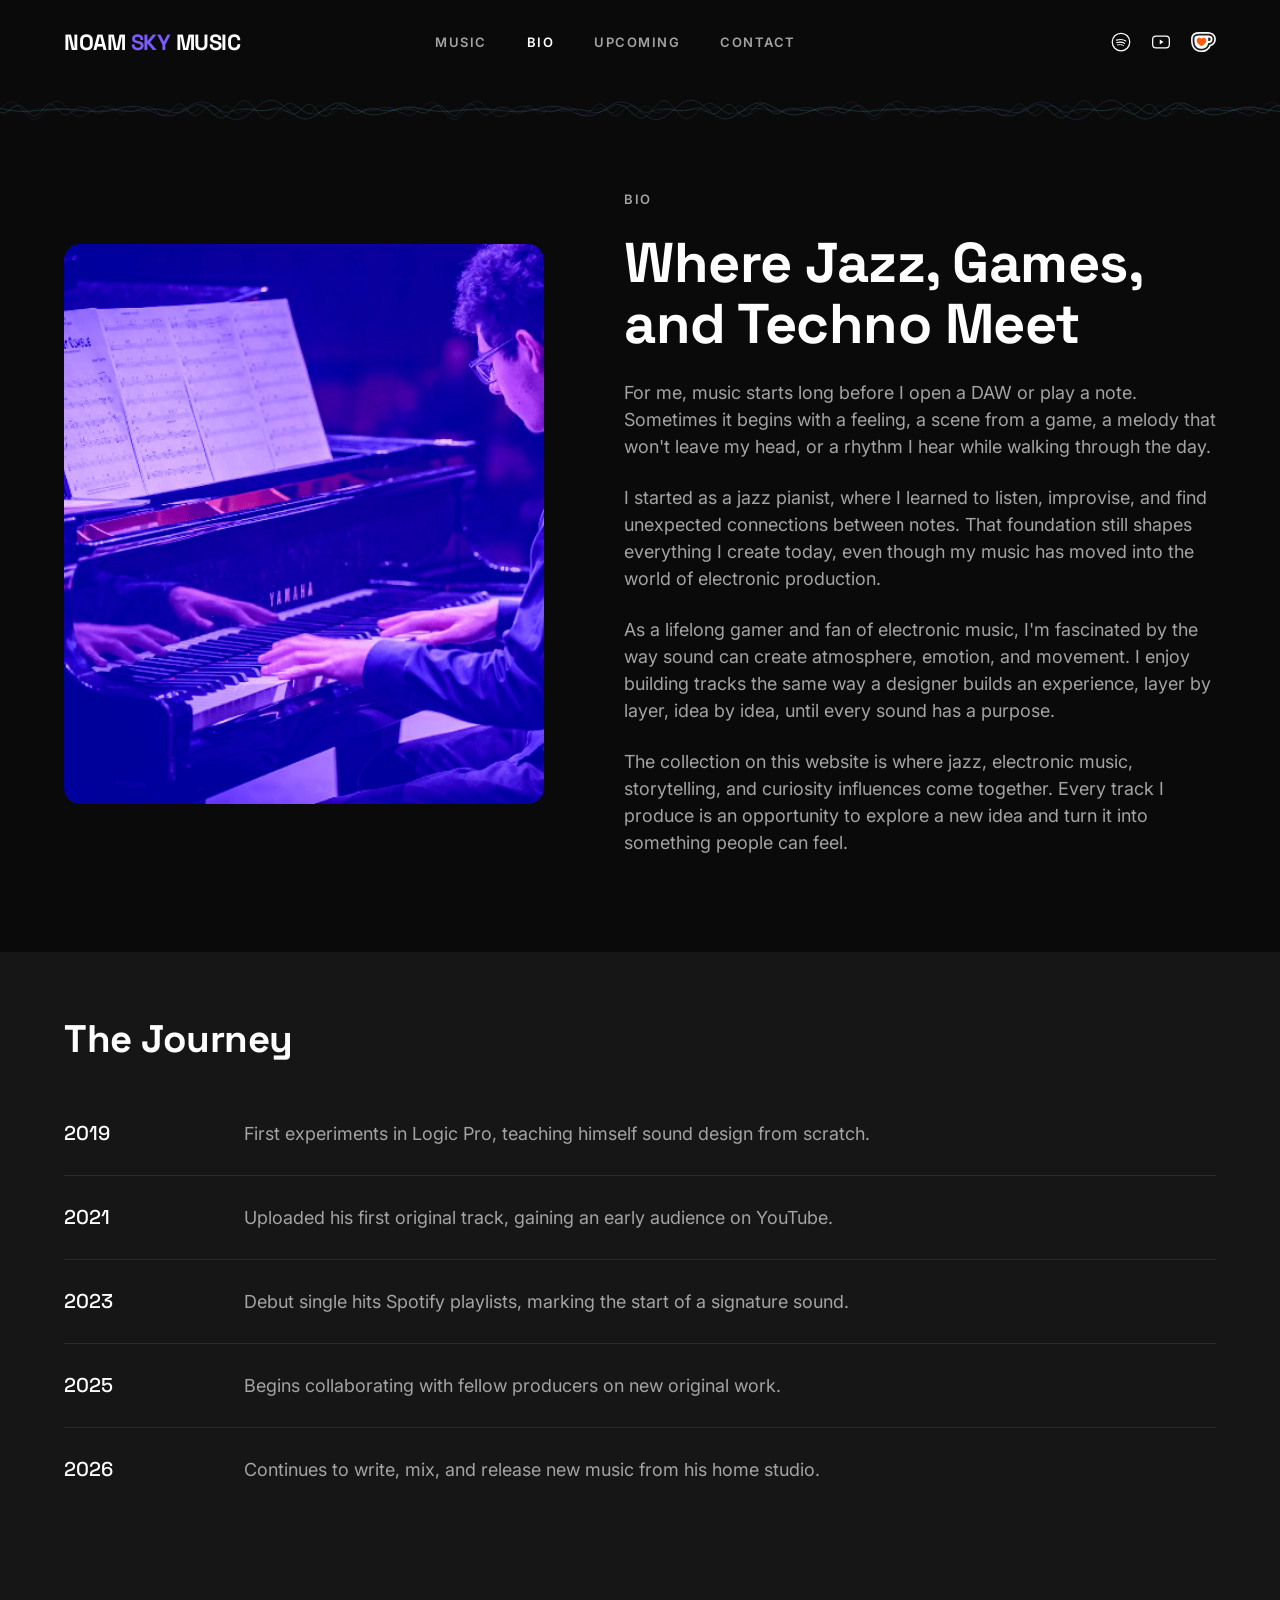
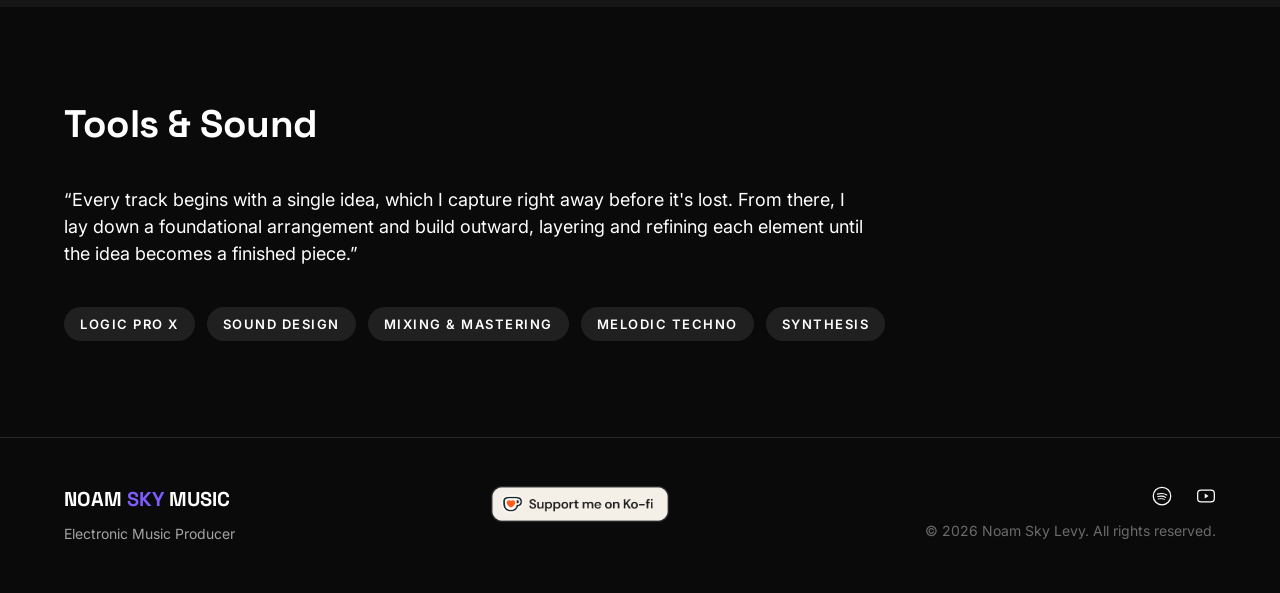
==== commit 8c726460: "Add files via upload" ====
--- a/bio.html
+++ b/bio.html
@@ -5,7 +5,7 @@
 <meta name="viewport" content="width=device-width, initial-scale=1.0">
 <title>Bio | Noam Sky Levy</title>
 <meta name="description" content="The story behind Noam Sky Levy, where jazz, gaming, and electronic music come together in original production.">
-<link rel="stylesheet" href="css/styles.css?v=20260727a">
+<link rel="stylesheet" href="css/styles.css?v=20260727e">
 </head>
 <body>
 
@@ -16,6 +16,14 @@
   <symbol id="icon-arrow-up-right" viewBox="0 0 24 24" fill="none"><path d="M7 17L17 7" stroke="currentColor" stroke-width="2" stroke-linecap="round"/><path d="M8 7H17V16" stroke="currentColor" stroke-width="2" stroke-linecap="round" stroke-linejoin="round"/></symbol>
   <symbol id="icon-spotify" viewBox="0 0 24 24" fill="none"><circle cx="12" cy="12" r="10.5" stroke="currentColor" stroke-width="1.5"/><path d="M6.5 9.8C10 8.7 15 9 17.7 10.8" stroke="currentColor" stroke-width="1.4" stroke-linecap="round"/><path d="M7 12.7C10 11.9 14 12.1 16.3 13.6" stroke="currentColor" stroke-width="1.3" stroke-linecap="round"/><path d="M7.5 15.5C10 14.9 13 15 15 16.1" stroke="currentColor" stroke-width="1.1" stroke-linecap="round"/></symbol>
   <symbol id="icon-youtube" viewBox="0 0 24 24" fill="none"><rect x="2" y="5" width="20" height="14" rx="4" stroke="currentColor" stroke-width="1.5"/><path d="M10.5 9L15 12L10.5 15V9Z" fill="currentColor"/></symbol>
+  <symbol id="icon-kofi" viewBox="0 0 241 194">
+    <path d="M96.1344 193.911C61.1312 193.911 32.6597 178.256 15.9721 149.829C1.19788 124.912 -0.00585938 97.9229 -0.00585938 67.7662C-0.00585938 49.8876 5.37293 34.3215 15.5413 22.7466C24.8861 12.1157 38.1271 5.22907 52.8317 3.35378C70.2858 1.14271 91.9848 0.958984 114.545 0.958984C151.259 0.958984 161.63 1.4088 176.075 2.85328C195.29 4.76026 211.458 11.932 222.824 23.5955C234.368 35.4428 240.469 51.2624 240.469 69.3627V72.9994C240.469 103.885 219.821 129.733 191.046 136.759C188.898 141.827 186.237 146.871 183.089 151.837L183.006 151.964C172.869 167.632 149.042 193.918 103.401 193.918H96.1281L96.1344 193.911Z" fill="white"/>
+    <path d="M174.568 17.9772C160.927 16.6151 151.38 16.1589 114.552 16.1589C90.908 16.1589 70.9008 16.387 54.7644 18.4334C33.3949 21.164 15.2058 37.5285 15.2058 67.7674C15.2058 98.0066 16.796 121.422 29.0741 142.107C42.9425 165.751 66.1302 178.707 96.1412 178.707H103.414C140.242 178.707 160.25 159.156 170.253 143.698C174.574 136.874 177.754 130.058 179.801 123.234C205.947 120.96 225.27 99.3624 225.27 72.9941V69.3577C225.27 40.9432 206.631 21.164 174.574 17.9772H174.568Z" fill="white"/>
+    <path d="M15.1975 67.7674C15.1975 37.5285 33.3866 21.164 54.7559 18.4334C70.8987 16.387 90.906 16.1589 114.544 16.1589C151.372 16.1589 160.919 16.6151 174.559 17.9772C206.617 21.1576 225.255 40.937 225.255 69.3577V72.9941C225.255 99.3687 205.932 120.966 179.786 123.234C177.74 130.058 174.559 136.874 170.238 143.698C160.235 159.156 140.228 178.707 103.4 178.707H96.1264C66.1155 178.707 42.9277 165.751 29.0595 142.107C16.7814 121.422 15.1912 98.4563 15.1912 67.7674" fill="#202020"/>
+    <path d="M32.2469 67.9899C32.2469 97.3168 34.0654 116.184 43.6127 133.689C54.5225 153.924 74.3018 161.653 96.8117 161.653H103.857C133.411 161.653 147.736 147.329 155.693 134.829C159.558 128.462 162.966 121.417 164.784 112.547L166.147 106.864H174.332C192.521 106.864 208.208 92.09 208.208 73.2166V69.8082C208.208 48.6669 195.024 37.5228 172.058 34.7987C159.102 33.6646 151.372 33.2084 114.538 33.2084C89.7602 33.2084 72.0272 33.4364 58.6152 35.4828C39.7483 38.2134 32.2407 48.8951 32.2407 67.9899" fill="white"/>
+    <path d="M166.158 83.6801C166.158 86.4107 168.204 88.4572 171.841 88.4572C183.435 88.4572 189.802 81.8619 189.802 70.9523C189.802 60.0427 183.435 53.2195 171.841 53.2195C168.204 53.2195 166.158 55.2657 166.158 57.9963V83.6866V83.6801Z" fill="#202020"/>
+    <path d="M54.5321 82.3198C54.5321 95.732 62.0332 107.326 71.5807 116.424C77.9478 122.562 87.9515 128.93 94.7685 133.022C96.8147 134.157 98.8611 134.841 101.136 134.841C103.866 134.841 106.134 134.157 107.959 133.022C114.782 128.93 124.779 122.562 130.919 116.424C140.694 107.332 148.195 95.7383 148.195 82.3198C148.195 67.7673 137.286 54.8115 121.599 54.8115C112.28 54.8115 105.912 59.5882 101.136 66.1772C96.8147 59.582 90.2259 54.8115 80.9001 54.8115C64.9855 54.8115 54.5256 67.7673 54.5256 82.3198" fill="#FF5A16"/>
+  </symbol>
   <symbol id="icon-instagram" viewBox="0 0 24 24" fill="none"><rect x="3" y="3" width="18" height="18" rx="5" stroke="currentColor" stroke-width="1.5"/><circle cx="12" cy="12" r="4.2" stroke="currentColor" stroke-width="1.5"/><circle cx="17.2" cy="6.8" r="1.1" fill="currentColor"/></symbol>
 </svg>
 
@@ -31,6 +39,7 @@
     <div class="navbar__social">
       <a href="https://open.spotify.com/artist/3KCrRswLE3EckEKLmnFYB4" target="_blank" rel="noopener" aria-label="Spotify"><svg class="icon"><use href="#icon-spotify"/></svg></a>
       <a href="https://www.youtube.com/channel/UCnP8buB6lPti-7TwCnm3Qtg" target="_blank" rel="noopener" aria-label="YouTube"><svg class="icon"><use href="#icon-youtube"/></svg></a>
+      <a href="https://ko-fi.com/noamskymusic" target="_blank" rel="noopener" aria-label="Ko-fi"><svg class="icon icon--kofi"><use href="#icon-kofi"/></svg></a>
     </div>
     <button class="navbar__menu-btn" aria-label="Open menu"><svg><use href="#icon-menu"/></svg></button>
   </nav>
@@ -48,6 +57,7 @@
     <div class="mobile-menu__social">
       <a href="https://open.spotify.com/artist/3KCrRswLE3EckEKLmnFYB4" target="_blank" rel="noopener" aria-label="Spotify"><svg><use href="#icon-spotify"/></svg></a>
       <a href="https://www.youtube.com/channel/UCnP8buB6lPti-7TwCnm3Qtg" target="_blank" rel="noopener" aria-label="YouTube"><svg><use href="#icon-youtube"/></svg></a>
+      <a href="https://ko-fi.com/noamskymusic" target="_blank" rel="noopener" aria-label="Ko-fi"><svg class="icon--kofi"><use href="#icon-kofi"/></svg></a>
       <a href="https://instagram.com" target="_blank" rel="noopener" aria-label="Instagram"><svg><use href="#icon-instagram"/></svg></a>
     </div>
   </div>
@@ -124,6 +134,7 @@
     <span class="footer__logo">NOAM <span class="logo-accent">SKY</span> MUSIC</span>
     <p class="footer__tagline body-s">Electronic Music Producer</p>
   </div>
+  <a href="https://ko-fi.com/noamskymusic" target="_blank" rel="noopener" class="footer__kofi"><img src="assets/support_me_on_kofi_beige.png" alt="Support me on Ko-fi" loading="lazy"></a>
   <div class="footer__meta">
     <div class="footer__social">
       <a href="https://open.spotify.com/artist/3KCrRswLE3EckEKLmnFYB4" target="_blank" rel="noopener" aria-label="Spotify"><svg><use href="#icon-spotify"/></svg></a>
--- a/css/styles.css
+++ b/css/styles.css
@@ -303,7 +303,7 @@
   align-items: center;
 }
 @media (min-width: 900px) {
-  .navbar__links { display: flex; transform: translateX(-20px); }
+  .navbar__links { display: flex; transform: translateX(-60px); }
 }
 .navbar__links a {
   color: var(--text-secondary);
@@ -324,6 +324,8 @@
 }
 .navbar__social a svg { width: 20px; height: 20px; color: var(--white); transition: opacity var(--transition-fast); }
 .navbar__social a:hover svg { opacity: 0.6; }
+.navbar__social a .icon--kofi,
+.mobile-menu__social a .icon--kofi { width: 25px; height: 20px; }
 .navbar__menu-btn {
   display: flex;
   padding: 4px;
@@ -409,6 +411,9 @@
 .footer__social svg { width: 20px; height: 20px; transition: opacity var(--transition-fast); }
 .footer__social a:hover svg { opacity: 0.6; }
 .footer__copyright { color: var(--text-tertiary); font-size: 14px; }
+.footer__kofi { display: inline-flex; transition: opacity var(--transition-fast); }
+.footer__kofi:hover { opacity: 0.85; }
+.footer__kofi img { height: 36px; width: auto; display: block; }
 
 /* ---------- Glow ---------- */
 .glow {
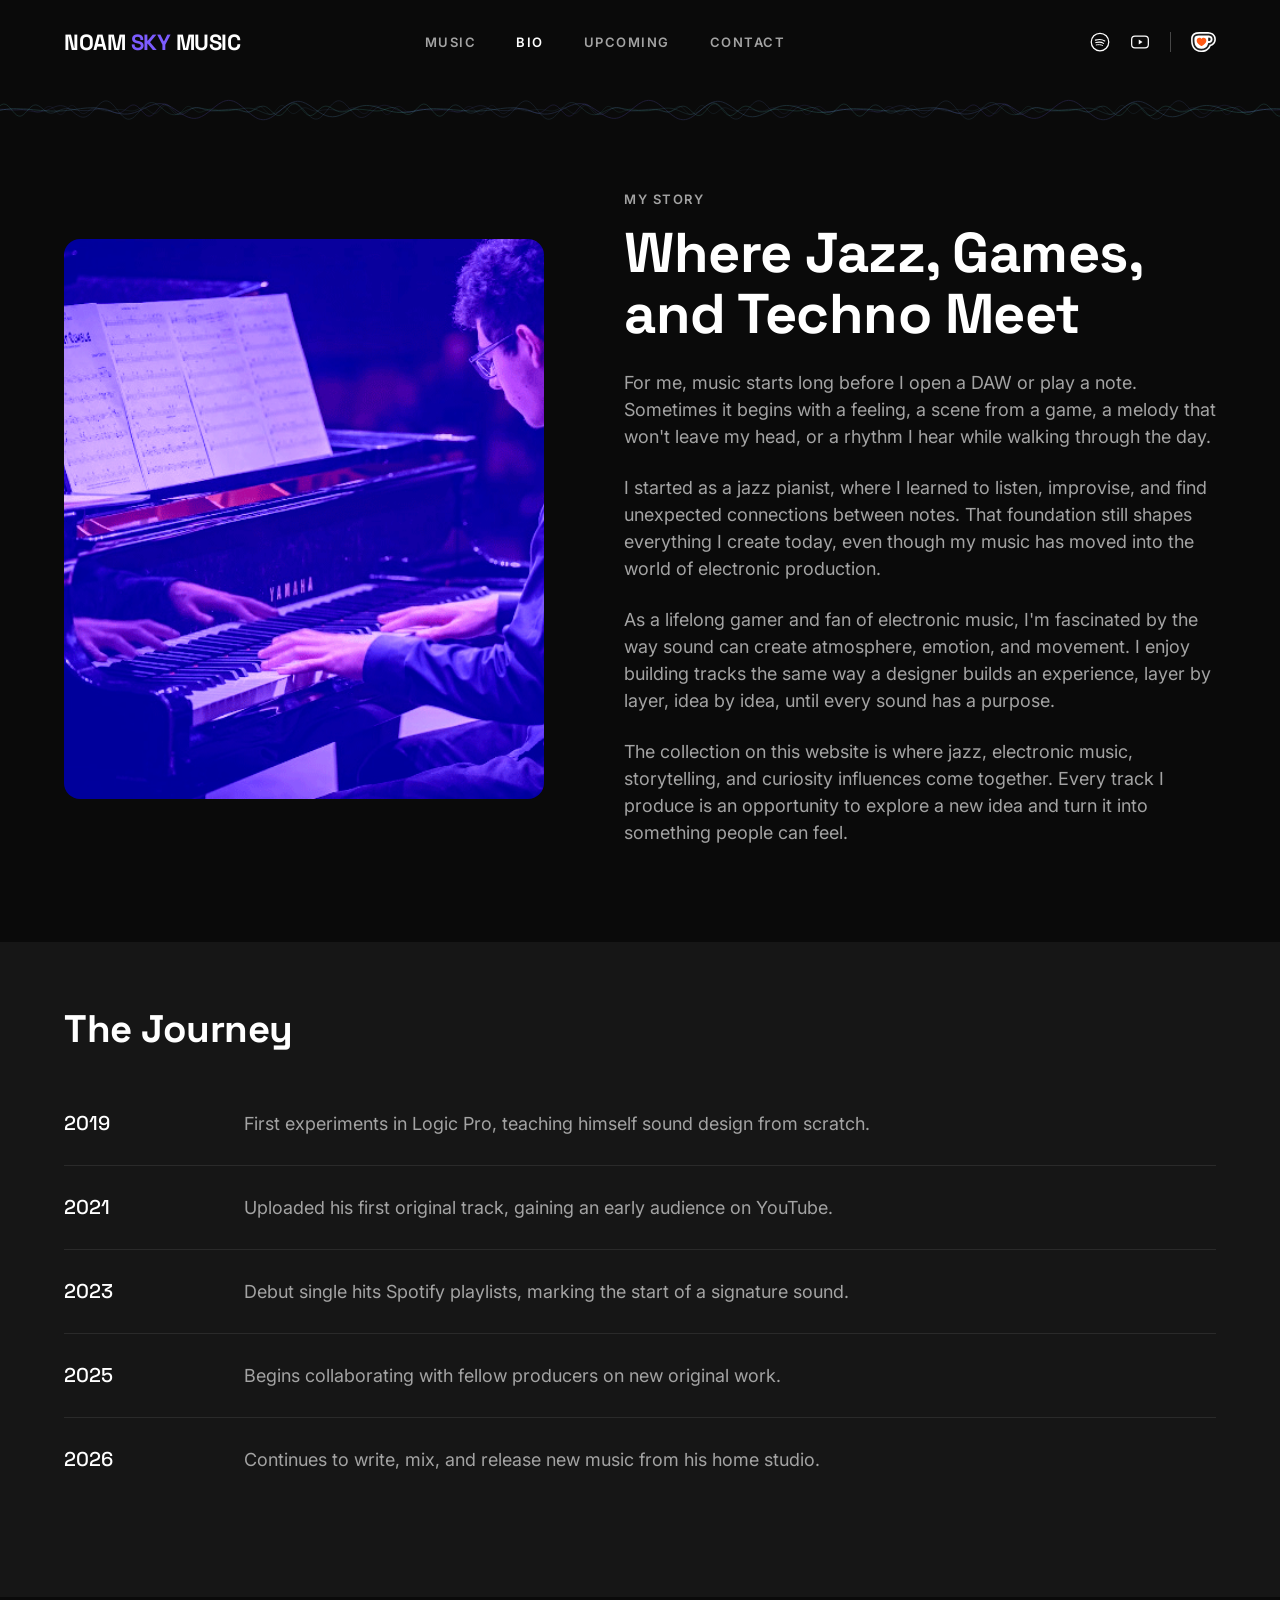
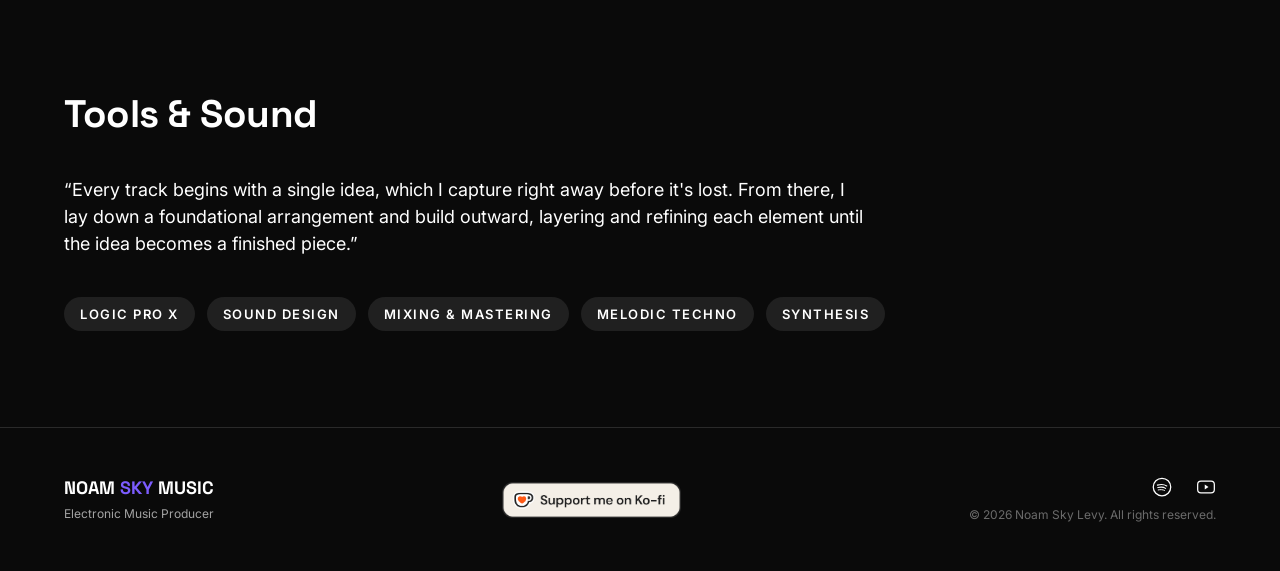
==== commit 006847fc: "Add files via upload" ====
--- a/bio.html
+++ b/bio.html
@@ -5,7 +5,7 @@
 <meta name="viewport" content="width=device-width, initial-scale=1.0">
 <title>Bio | Noam Sky Levy</title>
 <meta name="description" content="The story behind Noam Sky Levy, where jazz, gaming, and electronic music come together in original production.">
-<link rel="stylesheet" href="css/styles.css?v=20260727e">
+<link rel="stylesheet" href="css/styles.css?v=20260727k">
 </head>
 <body>
 
@@ -24,7 +24,6 @@
     <path d="M166.158 83.6801C166.158 86.4107 168.204 88.4572 171.841 88.4572C183.435 88.4572 189.802 81.8619 189.802 70.9523C189.802 60.0427 183.435 53.2195 171.841 53.2195C168.204 53.2195 166.158 55.2657 166.158 57.9963V83.6866V83.6801Z" fill="#202020"/>
     <path d="M54.5321 82.3198C54.5321 95.732 62.0332 107.326 71.5807 116.424C77.9478 122.562 87.9515 128.93 94.7685 133.022C96.8147 134.157 98.8611 134.841 101.136 134.841C103.866 134.841 106.134 134.157 107.959 133.022C114.782 128.93 124.779 122.562 130.919 116.424C140.694 107.332 148.195 95.7383 148.195 82.3198C148.195 67.7673 137.286 54.8115 121.599 54.8115C112.28 54.8115 105.912 59.5882 101.136 66.1772C96.8147 59.582 90.2259 54.8115 80.9001 54.8115C64.9855 54.8115 54.5256 67.7673 54.5256 82.3198" fill="#FF5A16"/>
   </symbol>
-  <symbol id="icon-instagram" viewBox="0 0 24 24" fill="none"><rect x="3" y="3" width="18" height="18" rx="5" stroke="currentColor" stroke-width="1.5"/><circle cx="12" cy="12" r="4.2" stroke="currentColor" stroke-width="1.5"/><circle cx="17.2" cy="6.8" r="1.1" fill="currentColor"/></symbol>
 </svg>
 
 <header>
@@ -37,9 +36,10 @@
       <a href="contact.html">Contact</a>
     </div>
     <div class="navbar__social">
-      <a href="https://open.spotify.com/artist/3KCrRswLE3EckEKLmnFYB4" target="_blank" rel="noopener" aria-label="Spotify"><svg class="icon"><use href="#icon-spotify"/></svg></a>
-      <a href="https://www.youtube.com/channel/UCnP8buB6lPti-7TwCnm3Qtg" target="_blank" rel="noopener" aria-label="YouTube"><svg class="icon"><use href="#icon-youtube"/></svg></a>
-      <a href="https://ko-fi.com/noamskymusic" target="_blank" rel="noopener" aria-label="Ko-fi"><svg class="icon icon--kofi"><use href="#icon-kofi"/></svg></a>
+      <a href="https://open.spotify.com/artist/3KCrRswLE3EckEKLmnFYB4" target="_blank" rel="noopener" aria-label="Listen on Spotify"><svg class="icon"><use href="#icon-spotify"/></svg></a>
+      <a href="https://www.youtube.com/channel/UCnP8buB6lPti-7TwCnm3Qtg" target="_blank" rel="noopener" aria-label="Listen on YouTube"><svg class="icon"><use href="#icon-youtube"/></svg></a>
+      <span class="navbar__divider" aria-hidden="true"></span>
+      <a href="https://ko-fi.com/noamskymusic" target="_blank" rel="noopener" aria-label="Buy me a coffee"><svg class="icon icon--kofi"><use href="#icon-kofi"/></svg></a>
     </div>
     <button class="navbar__menu-btn" aria-label="Open menu"><svg><use href="#icon-menu"/></svg></button>
   </nav>
@@ -55,10 +55,10 @@
       <a href="contact.html">Contact</a>
     </nav>
     <div class="mobile-menu__social">
-      <a href="https://open.spotify.com/artist/3KCrRswLE3EckEKLmnFYB4" target="_blank" rel="noopener" aria-label="Spotify"><svg><use href="#icon-spotify"/></svg></a>
-      <a href="https://www.youtube.com/channel/UCnP8buB6lPti-7TwCnm3Qtg" target="_blank" rel="noopener" aria-label="YouTube"><svg><use href="#icon-youtube"/></svg></a>
-      <a href="https://ko-fi.com/noamskymusic" target="_blank" rel="noopener" aria-label="Ko-fi"><svg class="icon--kofi"><use href="#icon-kofi"/></svg></a>
-      <a href="https://instagram.com" target="_blank" rel="noopener" aria-label="Instagram"><svg><use href="#icon-instagram"/></svg></a>
+      <a href="https://open.spotify.com/artist/3KCrRswLE3EckEKLmnFYB4" target="_blank" rel="noopener" aria-label="Listen on Spotify"><svg><use href="#icon-spotify"/></svg></a>
+      <a href="https://www.youtube.com/channel/UCnP8buB6lPti-7TwCnm3Qtg" target="_blank" rel="noopener" aria-label="Listen on YouTube"><svg><use href="#icon-youtube"/></svg></a>
+      <span class="navbar__divider" aria-hidden="true"></span>
+      <a href="https://ko-fi.com/noamskymusic" target="_blank" rel="noopener" aria-label="Buy me a coffee"><svg class="icon--kofi"><use href="#icon-kofi"/></svg></a>
     </div>
   </div>
 </header>
@@ -72,8 +72,8 @@
       <div class="bio-hero reveal">
         <img class="bio-hero__portrait" src="assets/noam_bio3.png" alt="Noam Sky Levy playing piano">
         <div class="bio-hero__text">
-          <span class="eyebrow">Bio</span>
-          <h1 class="heading-l" style="font-size:clamp(28px,4.5vw,56px);">Where Jazz, Games, and Techno Meet</h1>
+          <span class="eyebrow">My Story</span>
+          <h1 class="heading-l" style="font-size:clamp(28px,4.5vw,56px); margin-top:-10px;">Where Jazz, Games, and Techno Meet</h1>
           <p class="body-l">For me, music starts long before I open a DAW or play a note. Sometimes it begins with a feeling, a scene from a game, a melody that won't leave my head, or a rhythm I hear while walking through the day.</p>
           <p class="body-l">I started as a jazz pianist, where I learned to listen, improvise, and find unexpected connections between notes. That foundation still shapes everything I create today, even though my music has moved into the world of electronic production.</p>
           <p class="body-l">As a lifelong gamer and fan of electronic music, I'm fascinated by the way sound can create atmosphere, emotion, and movement. I enjoy building tracks the same way a designer builds an experience, layer by layer, idea by idea, until every sound has a purpose.</p>
@@ -137,8 +137,8 @@
   <a href="https://ko-fi.com/noamskymusic" target="_blank" rel="noopener" class="footer__kofi"><img src="assets/support_me_on_kofi_beige.png" alt="Support me on Ko-fi" loading="lazy"></a>
   <div class="footer__meta">
     <div class="footer__social">
-      <a href="https://open.spotify.com/artist/3KCrRswLE3EckEKLmnFYB4" target="_blank" rel="noopener" aria-label="Spotify"><svg><use href="#icon-spotify"/></svg></a>
-      <a href="https://www.youtube.com/channel/UCnP8buB6lPti-7TwCnm3Qtg" target="_blank" rel="noopener" aria-label="YouTube"><svg><use href="#icon-youtube"/></svg></a>
+      <a href="https://open.spotify.com/artist/3KCrRswLE3EckEKLmnFYB4" target="_blank" rel="noopener" aria-label="Listen on Spotify"><svg><use href="#icon-spotify"/></svg></a>
+      <a href="https://www.youtube.com/channel/UCnP8buB6lPti-7TwCnm3Qtg" target="_blank" rel="noopener" aria-label="Listen on YouTube"><svg><use href="#icon-youtube"/></svg></a>
     </div>
     <p class="footer__copyright">© 2026 Noam Sky Levy. All rights reserved.</p>
   </div>
--- a/css/styles.css
+++ b/css/styles.css
@@ -326,6 +326,36 @@
 .navbar__social a:hover svg { opacity: 0.6; }
 .navbar__social a .icon--kofi,
 .mobile-menu__social a .icon--kofi { width: 25px; height: 20px; }
+.navbar__divider { width: 1px; height: 20px; background: rgba(255,255,255,0.25); flex-shrink: 0; }
+
+.navbar__social a,
+.mobile-menu__social a { position: relative; }
+.navbar__social a::after,
+.mobile-menu__social a::after {
+  content: attr(aria-label);
+  position: absolute;
+  top: calc(100% + 10px);
+  left: 50%;
+  transform: translate(-50%, 4px);
+  background: var(--bg-elevated-2);
+  color: var(--text-primary);
+  font-family: var(--font-body);
+  font-size: 12px;
+  font-weight: 600;
+  letter-spacing: 0.2px;
+  white-space: nowrap;
+  padding: 5px 10px;
+  border-radius: var(--radius-full);
+  opacity: 0;
+  pointer-events: none;
+  transition: opacity var(--transition-fast), transform var(--transition-fast);
+  z-index: 20;
+}
+.navbar__social a:hover::after,
+.mobile-menu__social a:hover::after {
+  opacity: 1;
+  transform: translate(-50%, 0);
+}
 .navbar__menu-btn {
   display: flex;
   padding: 4px;
@@ -397,20 +427,45 @@
     padding: var(--space-48) var(--space-64);
     flex-direction: row;
     justify-content: space-between;
-    align-items: flex-start;
+    align-items: center;
     text-align: left;
   }
 }
-.footer__brand { display: flex; flex-direction: column; gap: var(--space-12); }
-.footer__logo { font-family: var(--font-display); font-weight: 700; font-size: 18px; }
-@media (min-width: 900px) { .footer__logo { font-size: 20px; } }
-.footer__tagline { white-space: pre-line; }
-.footer__meta { display: flex; flex-direction: column; gap: var(--space-16); align-items: center; }
+.footer__brand { display: flex; flex-direction: column; gap: 6px; }
+.footer__logo { font-family: var(--font-display); font-weight: 700; font-size: 16.2px; }
+@media (min-width: 900px) { .footer__logo { font-size: 18px; } }
+.footer__tagline { white-space: pre-line; font-size: 12px; }
+.footer__meta { display: flex; flex-direction: column; gap: 10px; align-items: center; }
 @media (min-width: 900px) { .footer__meta { align-items: flex-end; } }
 .footer__social { display: flex; gap: 24px; }
 .footer__social svg { width: 20px; height: 20px; transition: opacity var(--transition-fast); }
 .footer__social a:hover svg { opacity: 0.6; }
-.footer__copyright { color: var(--text-tertiary); font-size: 14px; }
+.footer__social a { position: relative; }
+.footer__social a::after {
+  content: attr(aria-label);
+  position: absolute;
+  bottom: calc(100% + 10px);
+  left: 50%;
+  transform: translate(-50%, -4px);
+  background: var(--bg-elevated-2);
+  color: var(--text-primary);
+  font-family: var(--font-body);
+  font-size: 12px;
+  font-weight: 600;
+  letter-spacing: 0.2px;
+  white-space: nowrap;
+  padding: 5px 10px;
+  border-radius: var(--radius-full);
+  opacity: 0;
+  pointer-events: none;
+  transition: opacity var(--transition-fast), transform var(--transition-fast);
+  z-index: 20;
+}
+.footer__social a:hover::after {
+  opacity: 1;
+  transform: translate(-50%, 0);
+}
+.footer__copyright { color: var(--text-tertiary); font-size: 12px; }
 .footer__kofi { display: inline-flex; transition: opacity var(--transition-fast); }
 .footer__kofi:hover { opacity: 0.85; }
 .footer__kofi img { height: 36px; width: auto; display: block; }
@@ -665,14 +720,14 @@
   .contact-hero { flex-direction: row; align-items: center; gap: 80px; }
 }
 .contact-hero__portrait {
-  width: 100%;
+  width: 80%;
   aspect-ratio: 354 / 320;
   border-radius: var(--radius-lg);
   object-fit: cover;
   flex-shrink: 0;
 }
 @media (min-width: 900px) {
-  .contact-hero__portrait { width: 480px; aspect-ratio: 480 / 560; }
+  .contact-hero__portrait { width: 384px; aspect-ratio: 480 / 560; }
 }
 .contact-hero__text { display: flex; flex-direction: column; gap: var(--space-24); }
 
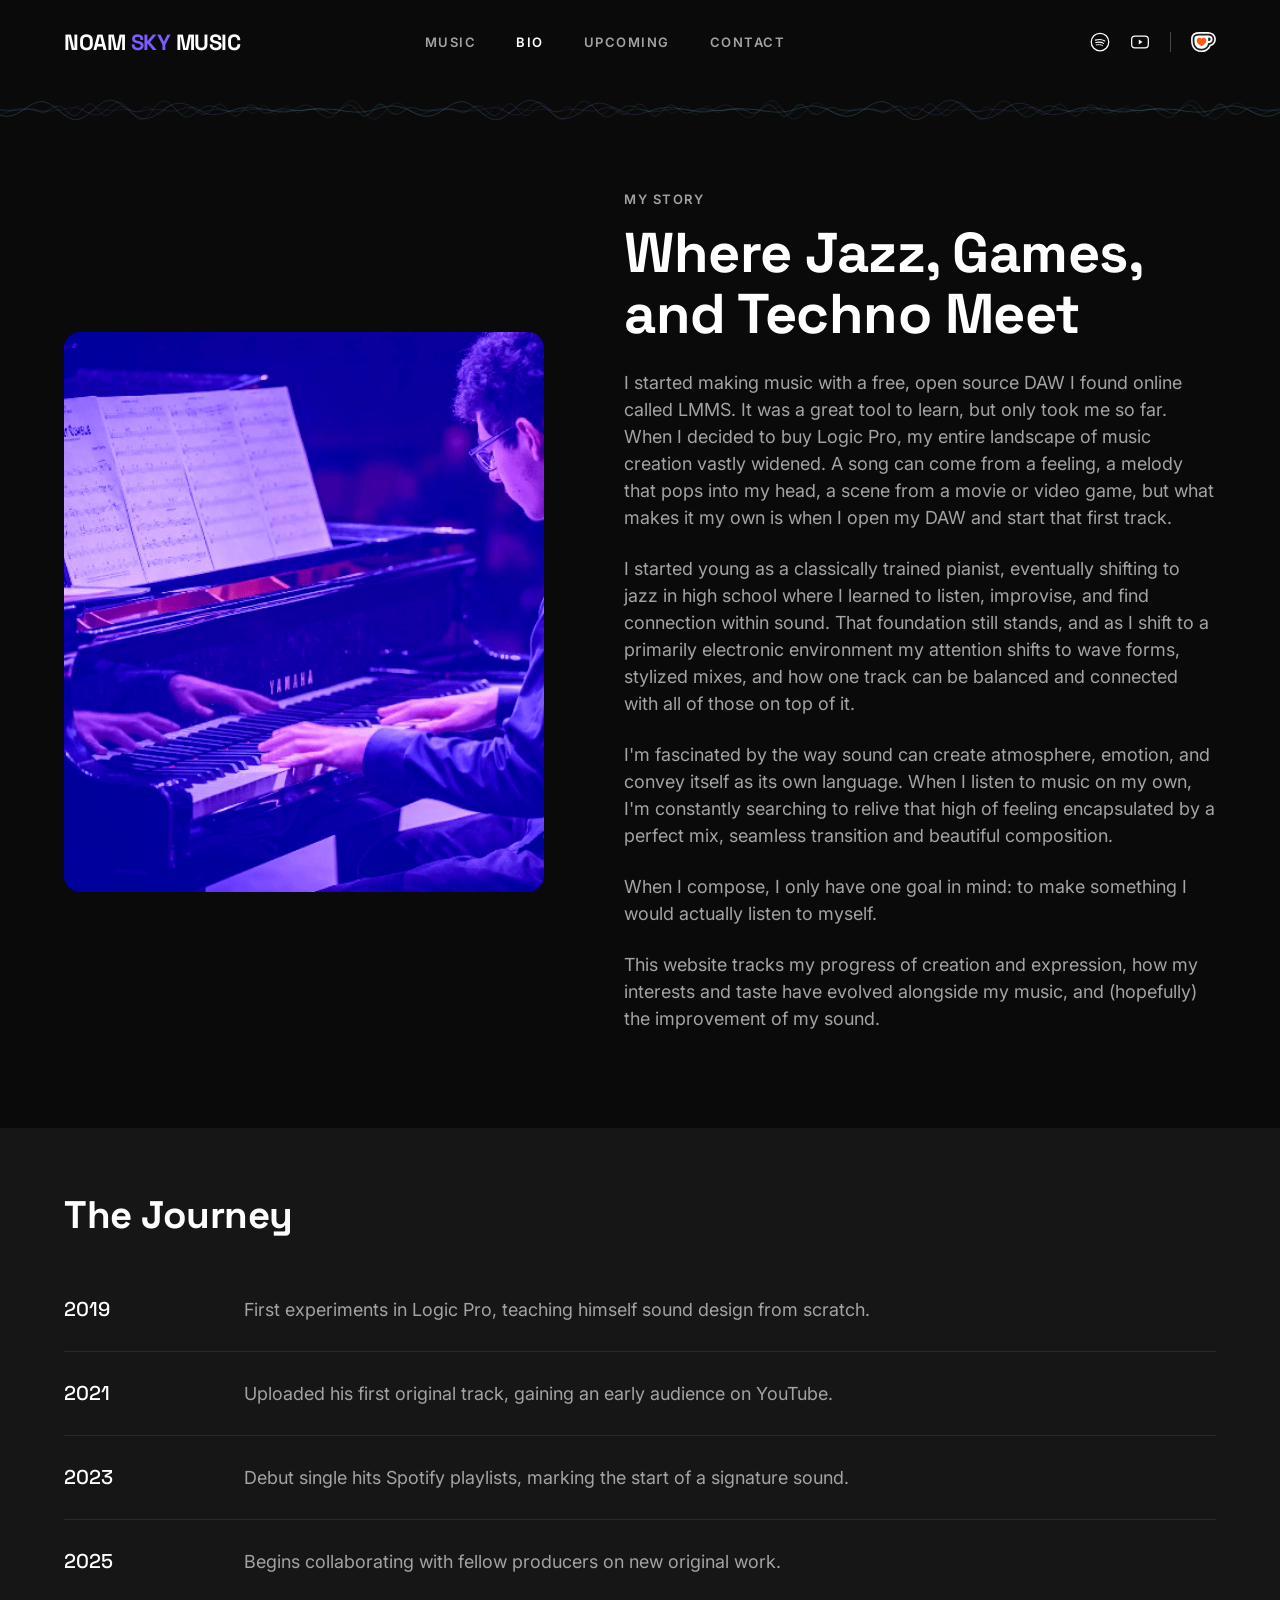
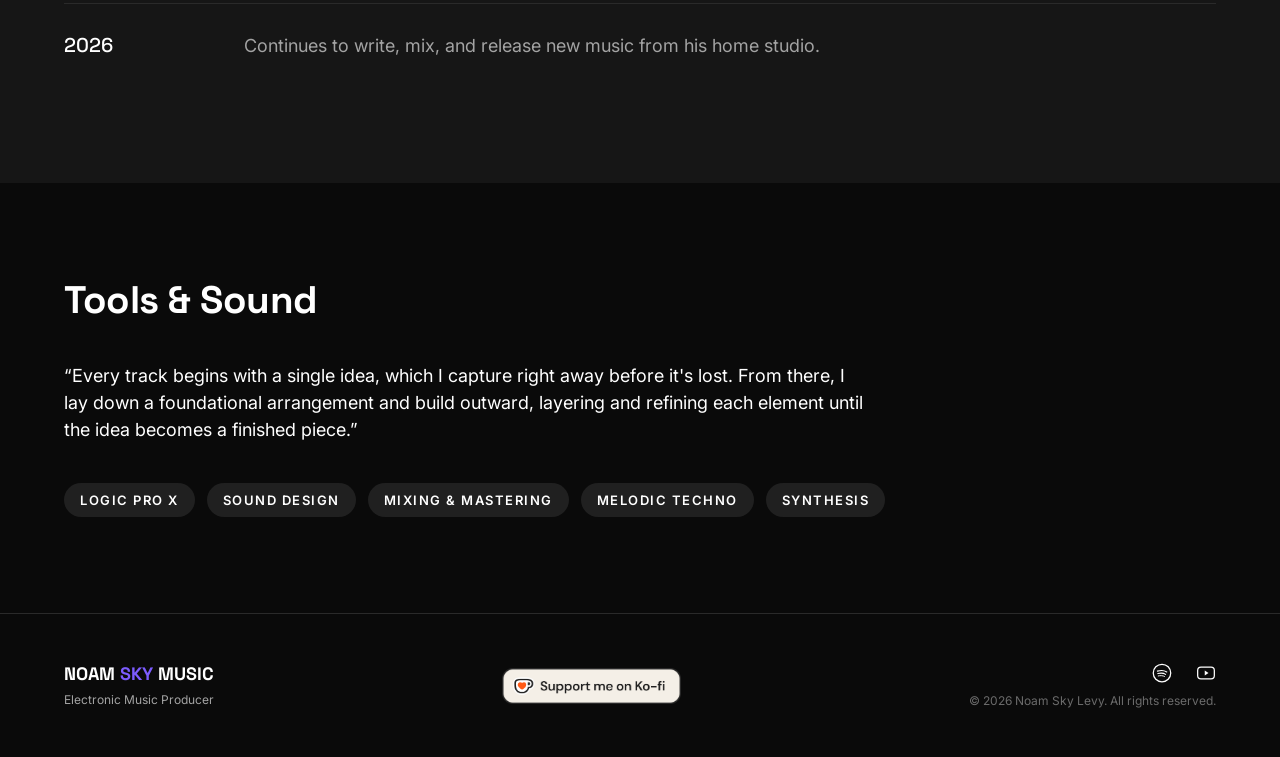
==== commit b9475558: "Add files via upload" ====
--- a/bio.html
+++ b/bio.html
@@ -74,10 +74,11 @@
         <div class="bio-hero__text">
           <span class="eyebrow">My Story</span>
           <h1 class="heading-l" style="font-size:clamp(28px,4.5vw,56px); margin-top:-10px;">Where Jazz, Games, and Techno Meet</h1>
-          <p class="body-l">For me, music starts long before I open a DAW or play a note. Sometimes it begins with a feeling, a scene from a game, a melody that won't leave my head, or a rhythm I hear while walking through the day.</p>
-          <p class="body-l">I started as a jazz pianist, where I learned to listen, improvise, and find unexpected connections between notes. That foundation still shapes everything I create today, even though my music has moved into the world of electronic production.</p>
-          <p class="body-l">As a lifelong gamer and fan of electronic music, I'm fascinated by the way sound can create atmosphere, emotion, and movement. I enjoy building tracks the same way a designer builds an experience, layer by layer, idea by idea, until every sound has a purpose.</p>
-          <p class="body-l">The collection on this website is where jazz, electronic music, storytelling, and curiosity influences come together. Every track I produce is an opportunity to explore a new idea and turn it into something people can feel.</p>
+          <p class="body-l">I started making music with a free, open source DAW I found online called LMMS. It was a great tool to learn, but only took me so far. When I decided to buy Logic Pro, my entire landscape of music creation vastly widened. A song can come from a feeling, a melody that pops into my head, a scene from a movie or video game, but what makes it my own is when I open my DAW and start that first track.</p>
+          <p class="body-l">I started young as a classically trained pianist, eventually shifting to jazz in high school where I learned to listen, improvise, and find connection within sound. That foundation still stands, and as I shift to a primarily electronic environment my attention shifts to wave forms, stylized mixes, and how one track can be balanced and connected with all of those on top of it.</p>
+          <p class="body-l">I'm fascinated by the way sound can create atmosphere, emotion, and convey itself as its own language. When I listen to music on my own, I'm constantly searching to relive that high of feeling encapsulated by a perfect mix, seamless transition and beautiful composition.</p>
+          <p class="body-l">When I compose, I only have one goal in mind: to make something I would actually listen to myself.</p>
+          <p class="body-l">This website tracks my progress of creation and expression, how my interests and taste have evolved alongside my music, and (hopefully) the improvement of my sound.</p>
         </div>
       </div>
     </div>
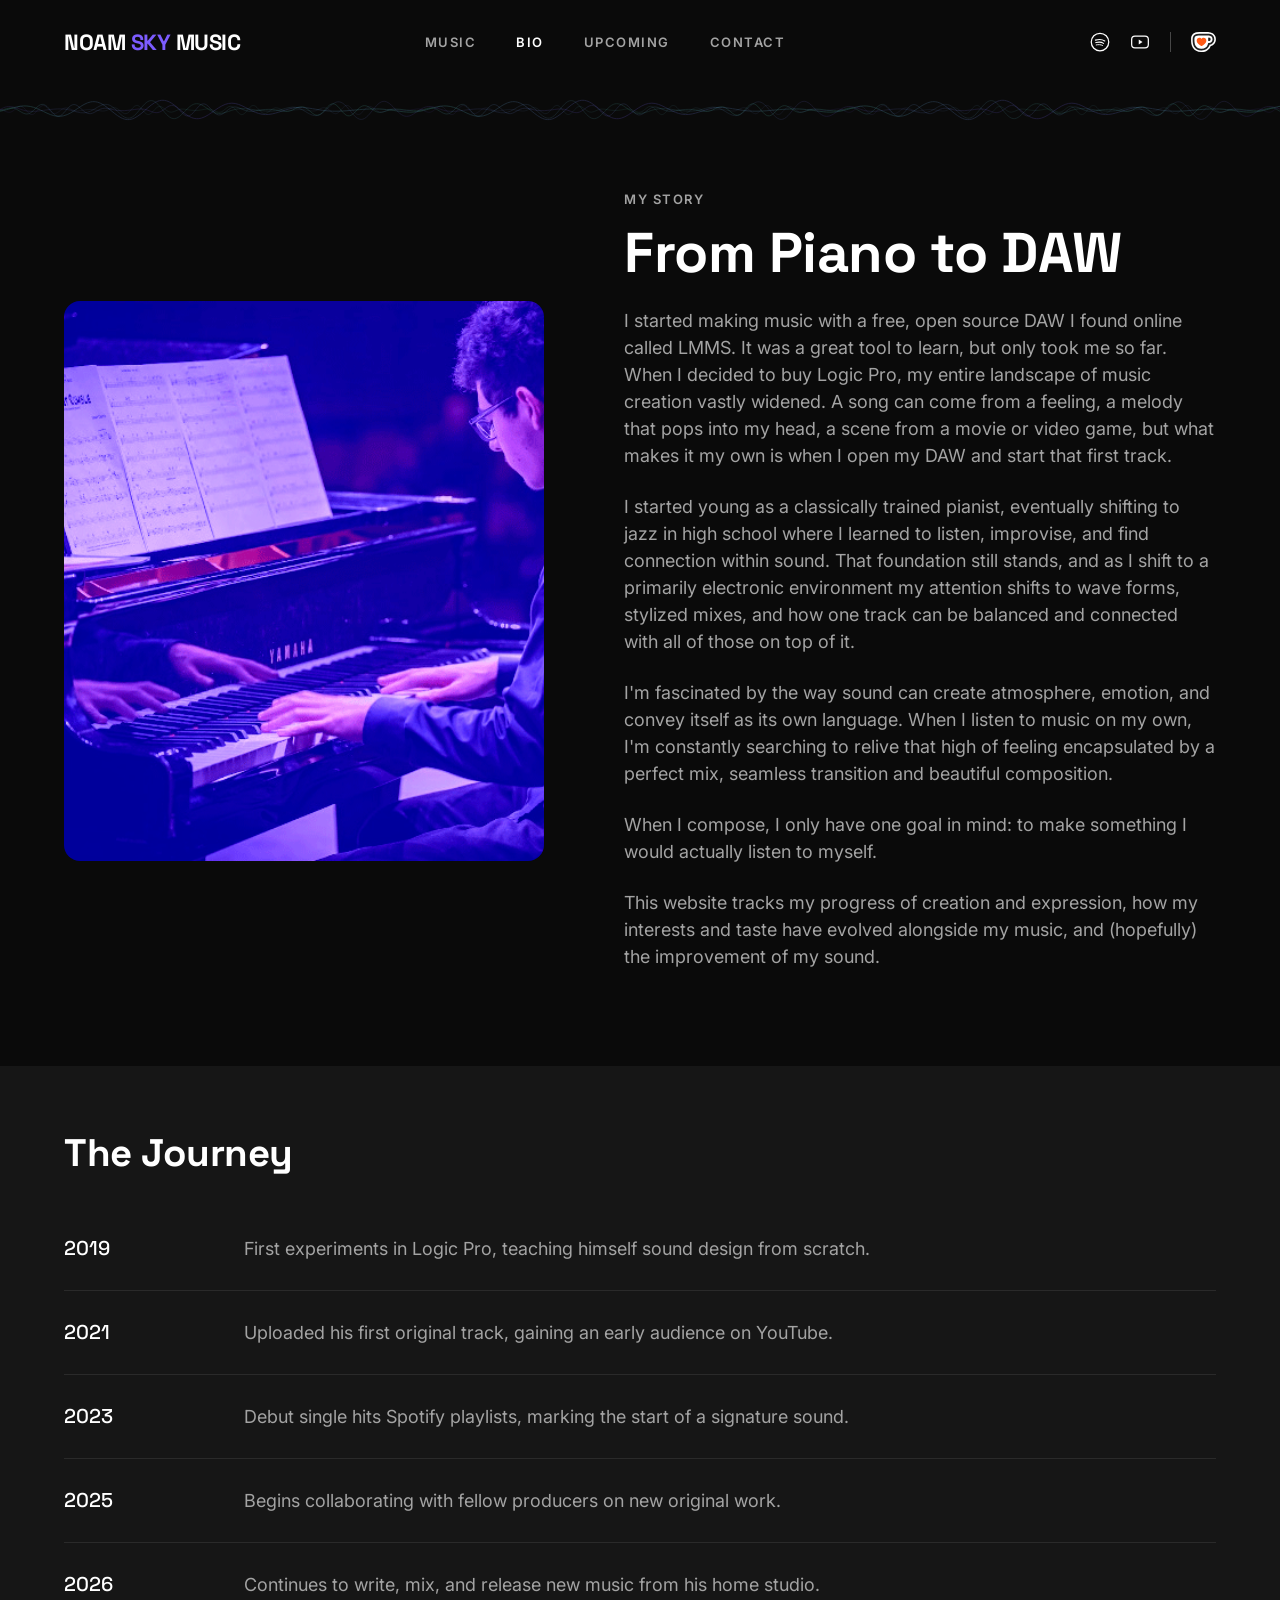
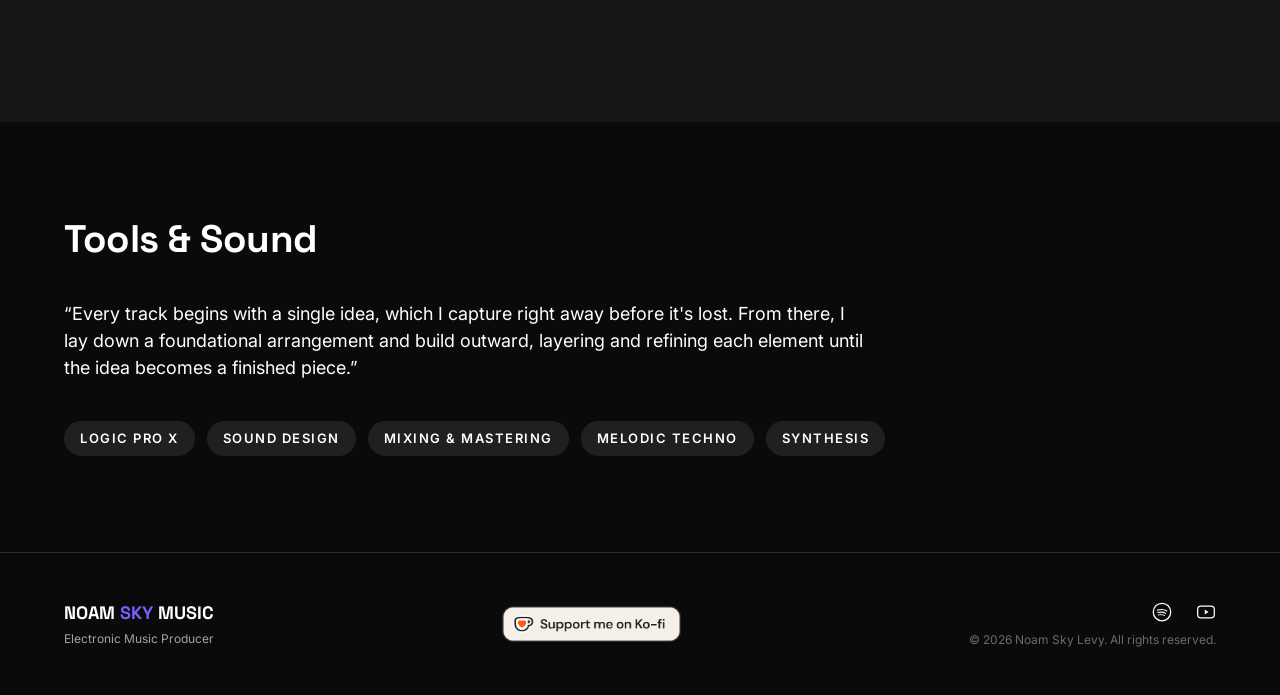
==== commit 2165c635: "Add files via upload" ====
--- a/bio.html
+++ b/bio.html
@@ -73,7 +73,7 @@
         <img class="bio-hero__portrait" src="assets/noam_bio3.png" alt="Noam Sky Levy playing piano">
         <div class="bio-hero__text">
           <span class="eyebrow">My Story</span>
-          <h1 class="heading-l" style="font-size:clamp(28px,4.5vw,56px); margin-top:-10px;">Where Jazz, Games, and Techno Meet</h1>
+          <h1 class="heading-l" style="font-size:clamp(28px,4.5vw,56px); margin-top:-10px;">From Piano to DAW</h1>
           <p class="body-l">I started making music with a free, open source DAW I found online called LMMS. It was a great tool to learn, but only took me so far. When I decided to buy Logic Pro, my entire landscape of music creation vastly widened. A song can come from a feeling, a melody that pops into my head, a scene from a movie or video game, but what makes it my own is when I open my DAW and start that first track.</p>
           <p class="body-l">I started young as a classically trained pianist, eventually shifting to jazz in high school where I learned to listen, improvise, and find connection within sound. That foundation still stands, and as I shift to a primarily electronic environment my attention shifts to wave forms, stylized mixes, and how one track can be balanced and connected with all of those on top of it.</p>
           <p class="body-l">I'm fascinated by the way sound can create atmosphere, emotion, and convey itself as its own language. When I listen to music on my own, I'm constantly searching to relive that high of feeling encapsulated by a perfect mix, seamless transition and beautiful composition.</p>
